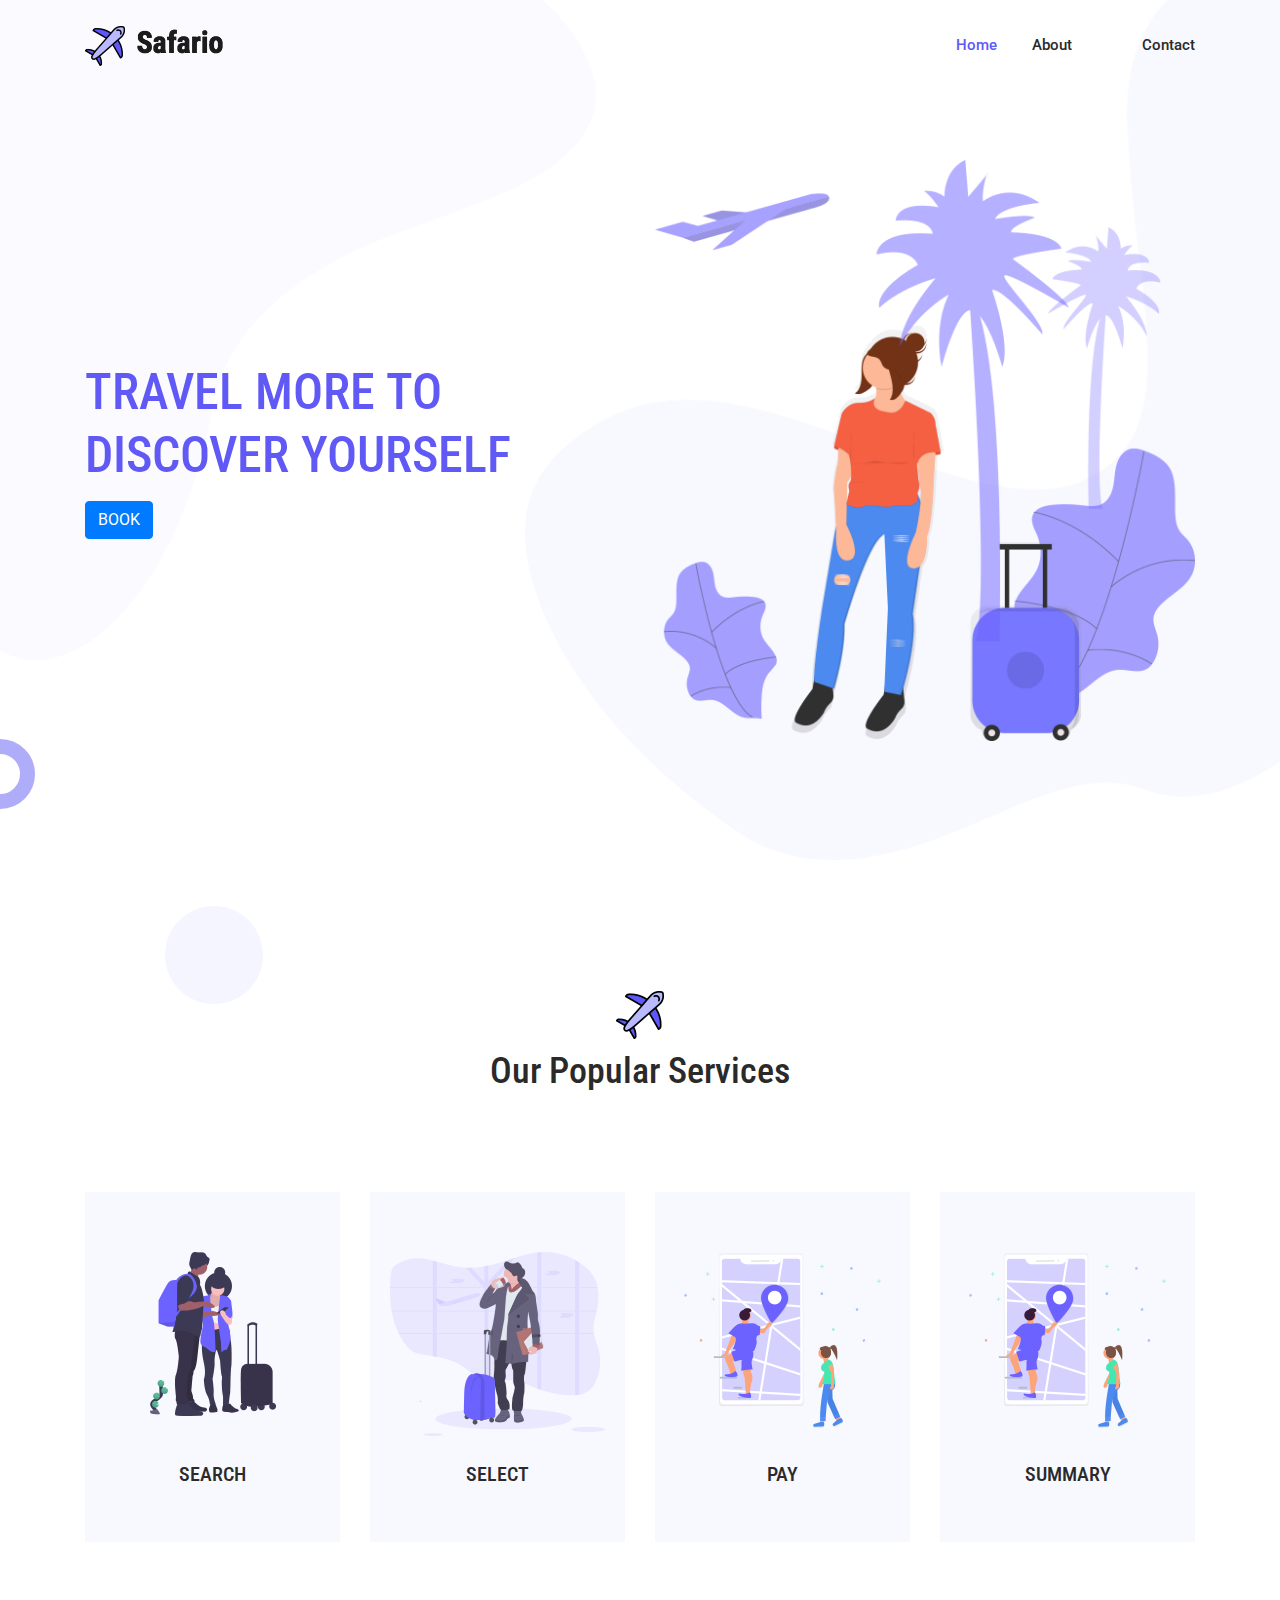
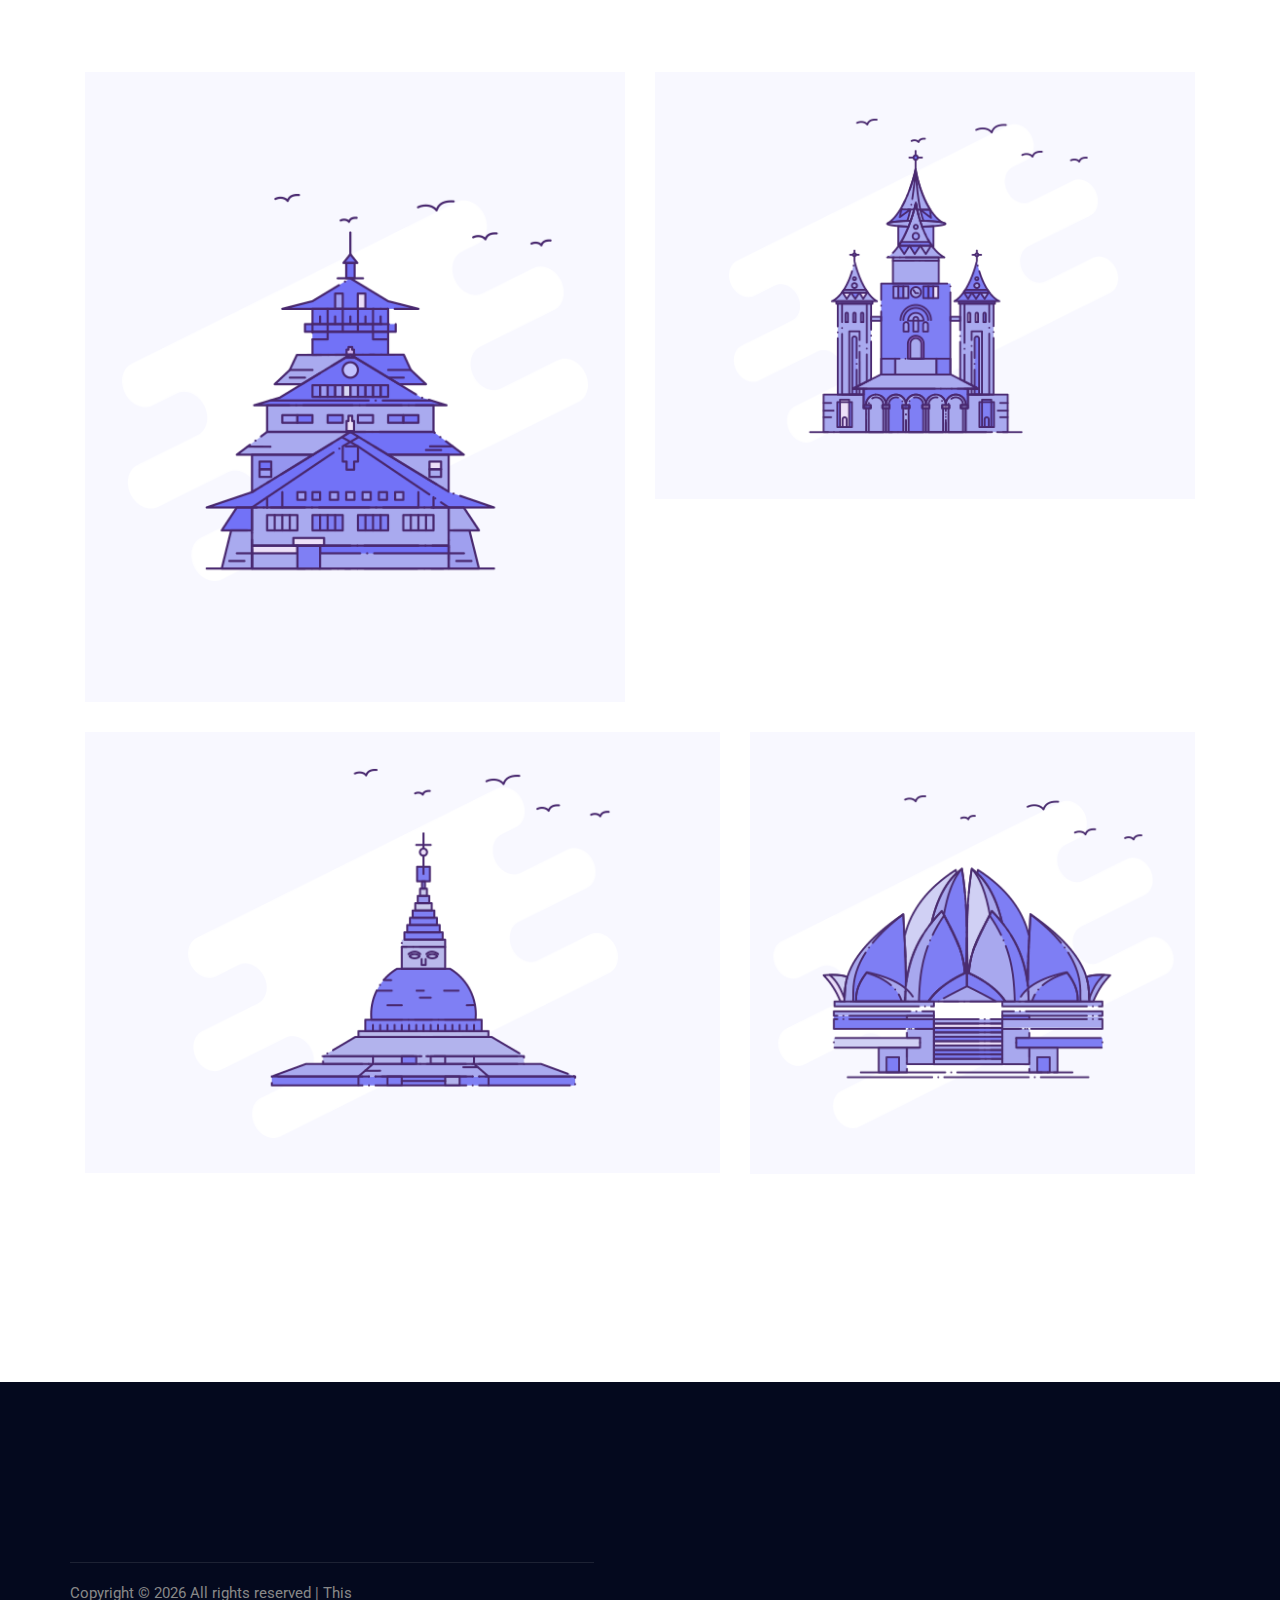
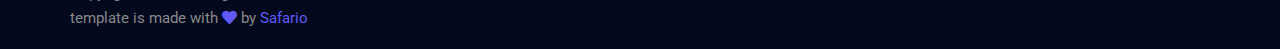
==== index.html @ 3489b92c "-" ====
<!DOCTYPE html>
<html lang="en">

<head>
    <meta charset="UTF-8">
    <meta name="viewport" content="width=device-width, initial-scale=1.0">
    <meta http-equiv="X-UA-Compatible" content="ie=edge">
    <title>Safario Travel - Home</title>
    <link rel="icon" href="img/Fevicon.png" type="image/png">

    <link rel="stylesheet" href="vendors/bootstrap/bootstrap.min.css">
    <link rel="stylesheet" href="vendors/fontawesome/css/all.min.css">
    <link rel="stylesheet" href="vendors/themify-icons/themify-icons.css">
    <link rel="stylesheet" href="vendors/linericon/style.css">
    <link rel="stylesheet" href="vendors/owl-carousel/owl.theme.default.min.css">
    <link rel="stylesheet" href="vendors/owl-carousel/owl.carousel.min.css">
    <link rel="stylesheet" href="vendors/flat-icon/font/flaticon.css">
    <link rel="stylesheet" href="vendors/nice-select/nice-select.css">

    <link rel="stylesheet" href="css/style.css">
</head>

<body class="bg-shape">

    <!--================ Header Menu Area start =================-->
    <header class="header_area">
        <div class="main_menu">
            <nav class="navbar navbar-expand-lg navbar-light">
                <div class="container box_1620">
                    <a class="navbar-brand logo_h" href="index.html"><img src="img/logo.png" alt=""></a>
                    <button class="navbar-toggler" type="button" data-toggle="collapse" data-target="#navbarSupportedContent" aria-controls="navbarSupportedContent" aria-expanded="false" aria-label="Toggle navigation">
            <span class="icon-bar"></span>
            <span class="icon-bar"></span>
            <span class="icon-bar"></span>
          </button>

                    <div class="collapse navbar-collapse offset" id="navbarSupportedContent">
                        <ul class="nav navbar-nav menu_nav justify-content-end">
                            <li class="nav-item active"><a class="nav-link" href="index.html">Home</a></li>
                            <li class="nav-item"><a class="nav-link" href="about.html">About</a></li>
                            <li class="nav-item submenu dropdown">
                                <li class="nav-item"><a class="nav-link" href="contact.html">Contact</a></li>
                        </ul>
                    </div>
                </div>
            </nav>
        </div>
    </header>
    <!--================Header Menu Area =================-->


    <!--================Hero Banner Area Start =================-->
    <section class="hero-banner magic-ball">
        <div class="container">

            <div class="row align-items-center text-center text-md-left">
                <div class="col-md-6 col-lg-5 mb-5 mb-md-0">
                    <h1>Travel More To Discover Yourself</h1>
                    <!-- Button trigger modal -->
                    <button type="button" class="btn btn-primary" data-toggle="modal" data-target="#staticBackdrop">
 BOOK
  </button>
                    <!-- Modal -->
                    <div class="modal fade" id="staticBackdrop" data-backdrop="static" data-keyboard="false" tabindex="-1" aria-labelledby="staticBackdropLabel" aria-hidden="true">
                        <div class="modal-dialog">
                            <div class="modal-content">
                                <div class="modal-header">
                                    <h5 class="modal-title" id="staticBackdropLabel">Book Flights</h5>
                                    <button type="button" class="close" data-dismiss="modal" aria-label="Close">
            <span aria-hidden="true">&times;</span>
          </button>
                                </div>
                                <div class="modal-body">
                                    <form>
                                        <div class="form-row">
                                            <div class="form-group col-md-6">
                                                <label for="inputtext4" class="text-dark">FROM:</label>
                                                <input type="text" class="form-control" id="inputtext4">
                                            </div>
                                            <div class="form-group col-md-6">
                                                <label for="inputtext4" class="text-dark">TO:</label>
                                                <input type="text" class="form-control" id="inputtext4">
                                            </div>
                                        </div>

                                        <div class="form-row">
                                            <div class="form-group col-md-6 ">
                                                <label for="inputtext4" class="text-dark">DEPART DATE:</label>
                                                <input type="text" class="form-control" id="inputtext4">
                                            </div>
                                            <div class="form-group col-md-6">
                                                <label for="inputtext4" class="text-dark">RETURN DATE:</label>
                                                <input type="text" class="form-control" id="inputtext4">
                                            </div>
                                        </div>
                                        <div class="form-row">
                                            <select class="custom-select custom-select-lg mb-3">
                                          <option selected>Trip</option>
                                          <option value="1">One-way</option>
                                          <option value="2">Round</option>
                                        </select>

                                            <select class="custom-select custom-select-lg mb-3">
                                          <option selected>Travellers</option>
                                          <option value="1">1</option>
                                          <option value="2">2</option>
                                          <option value="3">3</option>
                                          <option value="4">4</option>
                                          <option value="5">5</option>

                                        </select>
                                        </div>
                                    </form>
                                </div>
                                <div class="modal-footer">
                                    <button type="button" class="btn btn-secondary" data-dismiss="modal">Close</button>
                                    <button type="button" class="btn btn-primary"><a href="about.html" class="text-white">Book Now</a></button>
                                </div>
                            </div>
                        </div>
                    </div>

                </div>
                <div class="col-md-6 col-lg-7 col-xl-6 offset-xl-1">
                    <img class="img-fluid" src="img/home/hero-img.png" alt="">
                </div>
            </div>
        </div>
    </section>
    <!--================Hero Banner Area End =================-->


    <!--================Service Area Start =================-->
    <section class="section-margin generic-margin">
        <div class="container">
            <div class="section-intro text-center pb-90px">
                <img class="section-intro-img" src="img/home/section-icon.png" alt="">
                <h2>Our Popular Services</h2>
            </div>

            <div class="row">
                <div class="col-md-5 col-lg-3 mb-4 mb-lg-0">
                    <div class="service-card text-center">
                        <div class="service-card-img">
                            <img class="img-fluid" src="img/home/service1.png" alt="">
                        </div>
                        <div class="service-card-body">
                            <h3>SEARCH</h3>
                        </div>
                    </div>
                </div>
                <div class="col-md-5 col-lg-3 mb-4 mb-lg-0">
                    <div class="service-card text-center">
                        <div class="service-card-img">
                            <img class="img-fluid" src="img/home/service2.png" alt="">
                        </div>
                        <div class="service-card-body">
                            <h3>SELECT</h3>
                        </div>
                    </div>
                </div>
                <div class="col-md-5 col-lg-3 mb-4 mb-lg-0">
                    <div class="service-card text-center">
                        <div class="service-card-img">
                            <img class="img-fluid" src="img/home/service3.png" alt="">
                        </div>
                        <div class="service-card-body">
                            <h3>PAY</h3>
                        </div>
                    </div>
                </div>
                <div class="col-md-5 col-lg-3 mb-4 mb-lg-0">
                    <div class="service-card text-center">
                        <div class="service-card-img">
                            <img class="img-fluid" src="img/home/service3.png" alt="">
                        </div>
                        <div class="service-card-body">
                            <h3>SUMMARY</h3>
                        </div>
                    </div>
                </div>
            </div>
        </div>
    </section>
    <!--================Service Area End =================-->

    <!--================Tour section Start =================-->
    <section class="section-margin pb-xl-5">
        <div class="container">
            <div class="row">
                <div class="col-md-6">
                    <div class="tour-card">
                        <img class="card-img rounded-0" src="img/home/tour1.png" alt="">
                        <div class="tour-card-overlay">
                            <div class="media">
                                <div class="media-body">
                                    <h4>Saint Airlines</h4>
                                    <small>Exclusive offer</small>
                                </div>
                                <div class="media-price">
                                    <h4 class="text-primary">&#8358;80,000</h4>
                                </div>
                            </div>
                        </div>
                    </div>
                </div>

                <div class="col-md-6">


                    <div class="tour-card">
                        <img class="card-img rounded-0" src="img/home/tour2.png" alt="">
                        <div class="tour-card-overlay">
                            <div class="media">
                                <div class="media-body">
                                    <h4>Saint Airlines</h4>
                                    <small>Exclusive offer</small>
                                </div>
                                <div class="media-price">
                                    <h4 class="text-primary">&#8358;80,000</h4>
                                </div>
                            </div>
                        </div>
                    </div>
                </div>
            </div>

            <div class="row">
                <div class="col-md-6 col-lg-7">
                    <div class="tour-card">
                        <img class="card-img rounded-0" src="img/home/tour3.png" alt="">
                        <div class="tour-card-overlay">
                            <div class="media">
                                <div class="media-body">
                                    <h4>Saint Airlines</h4>
                                    <small>Exclusive offer</small>
                                </div>
                                <div class="media-price">
                                    <h4 class="text-primary">&#8358;80,000</h4>
                                </div>
                            </div>
                        </div>
                    </div>
                </div>
                <div class="col-md-6 col-lg-5">
                    <div class="tour-card">
                        <img class="card-img rounded-0" src="img/home/tour4.png" alt="">
                        <div class="tour-card-overlay">
                            <div class="media">
                                <div class="media-body">
                                    <h4>Saint Airlines</h4>
                                    <small>Exclusive offer</small>
                                </div>
                                <div class="media-price">
                                    <h4 class="text-primary">&#8358;80,000</h4>
                                </div>
                            </div>
                        </div>
                    </div>
                </div>
            </div>
        </div>
    </section>
    <!--================Tour section End =================-->


    <!-- ================ start footer Area ================= -->
    <footer class="footer-area">
        <div class="container">
            <div class="row">
                <div class="footer-bottom">
                    <div class="row align-items-center">
                        <p class="col-lg-8 col-sm-12 footer-text m-0 text-center text-lg-left">
                            <!-- Link back to Colorlib can't be removed. Template is licensed under CC BY 3.0. -->
                            Copyright &copy;
                            <script>
                                document.write(new Date().getFullYear());
                            </script> All rights reserved | This template is made with <i class="fa fa-heart" aria-hidden="true"></i> by <a href="https://colorlib.com" target="_blank">Safario</a>
                            <!-- Link back to Colorlib can't be removed. Template is licensed under CC BY 3.0. -->
                        </p>
                    </div>
                </div>
            </div>
    </footer>
    <!-- ================ End footer Area ================= -->




    <script src="vendors/jquery/jquery-3.2.1.min.js"></script>
    <script src="vendors/bootstrap/bootstrap.bundle.min.js"></script>
    <script src="vendors/owl-carousel/owl.carousel.min.js"></script>
    <script src="vendors/nice-select/jquery.nice-select.min.js"></script>
    <script src="js/jquery.ajaxchimp.min.js"></script>
    <script src="js/mail-script.js"></script>
    <script src="js/skrollr.min.js"></script>
    <script src="js/main.js"></script>
</body>

</html>

</html>
---- vendors/fontawesome/css/all.min.css ----
.fa,.fab,.fal,.far,.fas{-moz-osx-font-smoothing:grayscale;-webkit-font-smoothing:antialiased;display:inline-block;font-style:normal;font-variant:normal;text-rendering:auto;line-height:1}.fa-lg{font-size:1.33333em;line-height:.75em;vertical-align:-.0667em}.fa-xs{font-size:.75em}.fa-sm{font-size:.875em}.fa-1x{font-size:1em}.fa-2x{font-size:2em}.fa-3x{font-size:3em}.fa-4x{font-size:4em}.fa-5x{font-size:5em}.fa-6x{font-size:6em}.fa-7x{font-size:7em}.fa-8x{font-size:8em}.fa-9x{font-size:9em}.fa-10x{font-size:10em}.fa-fw{text-align:center;width:1.25em}.fa-ul{list-style-type:none;margin-left:2.5em;padding-left:0}.fa-ul>li{position:relative}.fa-li{left:-2em;position:absolute;text-align:center;width:2em;line-height:inherit}.fa-border{border:.08em solid #eee;border-radius:.1em;padding:.2em .25em .15em}.fa-pull-left{float:left}.fa-pull-right{float:right}.fa.fa-pull-left,.fab.fa-pull-left,.fal.fa-pull-left,.far.fa-pull-left,.fas.fa-pull-left{margin-right:.3em}.fa.fa-pull-right,.fab.fa-pull-right,.fal.fa-pull-right,.far.fa-pull-right,.fas.fa-pull-right{margin-left:.3em}.fa-spin{animation:fa-spin 2s infinite linear}.fa-pulse{animation:fa-spin 1s infinite steps(8)}@keyframes fa-spin{0%{transform:rotate(0deg)}to{transform:rotate(1turn)}}.fa-rotate-90{-ms-filter:"progid:DXImageTransform.Microsoft.BasicImage(rotation=1)";transform:rotate(90deg)}.fa-rotate-180{-ms-filter:"progid:DXImageTransform.Microsoft.BasicImage(rotation=2)";transform:rotate(180deg)}.fa-rotate-270{-ms-filter:"progid:DXImageTransform.Microsoft.BasicImage(rotation=3)";transform:rotate(270deg)}.fa-flip-horizontal{-ms-filter:"progid:DXImageTransform.Microsoft.BasicImage(rotation=0, mirror=1)";transform:scaleX(-1)}.fa-flip-vertical{transform:scaleY(-1)}.fa-flip-horizontal.fa-flip-vertical,.fa-flip-vertical{-ms-filter:"progid:DXImageTransform.Microsoft.BasicImage(rotation=2, mirror=1)"}.fa-flip-horizontal.fa-flip-vertical{transform:scale(-1)}:root .fa-flip-horizontal,:root .fa-flip-vertical,:root .fa-rotate-90,:root .fa-rotate-180,:root .fa-rotate-270{filter:none}.fa-stack{display:inline-block;height:2em;line-height:2em;position:relative;vertical-align:middle;width:2.5em}.fa-stack-1x,.fa-stack-2x{left:0;position:absolute;text-align:center;width:100%}.fa-stack-1x{line-height:inherit}.fa-stack-2x{font-size:2em}.fa-inverse{color:#fff}.fa-500px:before{content:"\f26e"}.fa-accessible-icon:before{content:"\f368"}.fa-accusoft:before{content:"\f369"}.fa-acquisitions-incorporated:before{content:"\f6af"}.fa-ad:before{content:"\f641"}.fa-address-book:before{content:"\f2b9"}.fa-address-card:before{content:"\f2bb"}.fa-adjust:before{content:"\f042"}.fa-adn:before{content:"\f170"}.fa-adobe:before{content:"\f778"}.fa-adversal:before{content:"\f36a"}.fa-affiliatetheme:before{content:"\f36b"}.fa-air-freshener:before{content:"\f5d0"}.fa-algolia:before{content:"\f36c"}.fa-align-center:before{content:"\f037"}.fa-align-justify:before{content:"\f039"}.fa-align-left:before{content:"\f036"}.fa-align-right:before{content:"\f038"}.fa-alipay:before{content:"\f642"}.fa-allergies:before{content:"\f461"}.fa-amazon:before{content:"\f270"}.fa-amazon-pay:before{content:"\f42c"}.fa-ambulance:before{content:"\f0f9"}.fa-american-sign-language-interpreting:before{content:"\f2a3"}.fa-amilia:before{content:"\f36d"}.fa-anchor:before{content:"\f13d"}.fa-android:before{content:"\f17b"}.fa-angellist:before{content:"\f209"}.fa-angle-double-down:before{content:"\f103"}.fa-angle-double-left:before{content:"\f100"}.fa-angle-double-right:before{content:"\f101"}.fa-angle-double-up:before{content:"\f102"}.fa-angle-down:before{content:"\f107"}.fa-angle-left:before{content:"\f104"}.fa-angle-right:before{content:"\f105"}.fa-angle-up:before{content:"\f106"}.fa-angry:before{content:"\f556"}.fa-angrycreative:before{content:"\f36e"}.fa-angular:before{content:"\f420"}.fa-ankh:before{content:"\f644"}.fa-app-store:before{content:"\f36f"}.fa-app-store-ios:before{content:"\f370"}.fa-apper:before{content:"\f371"}.fa-apple:before{content:"\f179"}.fa-apple-alt:before{content:"\f5d1"}.fa-apple-pay:before{content:"\f415"}.fa-archive:before{content:"\f187"}.fa-archway:before{content:"\f557"}.fa-arrow-alt-circle-down:before{content:"\f358"}.fa-arrow-alt-circle-left:before{content:"\f359"}.fa-arrow-alt-circle-right:before{content:"\f35a"}.fa-arrow-alt-circle-up:before{content:"\f35b"}.fa-arrow-circle-down:before{content:"\f0ab"}.fa-arrow-circle-left:before{content:"\f0a8"}.fa-arrow-circle-right:before{content:"\f0a9"}.fa-arrow-circle-up:before{content:"\f0aa"}.fa-arrow-down:before{content:"\f063"}.fa-arrow-left:before{content:"\f060"}.fa-arrow-right:before{content:"\f061"}.fa-arrow-up:before{content:"\f062"}.fa-arrows-alt:before{content:"\f0b2"}.fa-arrows-alt-h:before{content:"\f337"}.fa-arrows-alt-v:before{content:"\f338"}.fa-artstation:before{content:"\f77a"}.fa-assistive-listening-systems:before{content:"\f2a2"}.fa-asterisk:before{content:"\f069"}.fa-asymmetrik:before{content:"\f372"}.fa-at:before{content:"\f1fa"}.fa-atlas:before{content:"\f558"}.fa-atlassian:before{content:"\f77b"}.fa-atom:before{content:"\f5d2"}.fa-audible:before{content:"\f373"}.fa-audio-description:before{content:"\f29e"}.fa-autoprefixer:before{content:"\f41c"}.fa-avianex:before{content:"\f374"}.fa-aviato:before{content:"\f421"}.fa-award:before{content:"\f559"}.fa-aws:before{content:"\f375"}.fa-baby:before{content:"\f77c"}.fa-baby-carriage:before{content:"\f77d"}.fa-backspace:before{content:"\f55a"}.fa-backward:before{content:"\f04a"}.fa-balance-scale:before{content:"\f24e"}.fa-ban:before{content:"\f05e"}.fa-band-aid:before{content:"\f462"}.fa-bandcamp:before{content:"\f2d5"}.fa-barcode:before{content:"\f02a"}.fa-bars:before{content:"\f0c9"}.fa-baseball-ball:before{content:"\f433"}.fa-basketball-ball:before{content:"\f434"}.fa-bath:before{content:"\f2cd"}.fa-battery-empty:before{content:"\f244"}.fa-battery-full:before{content:"\f240"}.fa-battery-half:before{content:"\f242"}.fa-battery-quarter:before{content:"\f243"}.fa-battery-three-quarters:before{content:"\f241"}.fa-bed:before{content:"\f236"}.fa-beer:before{content:"\f0fc"}.fa-behance:before{content:"\f1b4"}.fa-behance-square:before{content:"\f1b5"}.fa-bell:before{content:"\f0f3"}.fa-bell-slash:before{content:"\f1f6"}.fa-bezier-curve:before{content:"\f55b"}.fa-bible:before{content:"\f647"}.fa-bicycle:before{content:"\f206"}.fa-bimobject:before{content:"\f378"}.fa-binoculars:before{content:"\f1e5"}.fa-biohazard:before{content:"\f780"}.fa-birthday-cake:before{content:"\f1fd"}.fa-bitbucket:before{content:"\f171"}.fa-bitcoin:before{content:"\f379"}.fa-bity:before{content:"\f37a"}.fa-black-tie:before{content:"\f27e"}.fa-blackberry:before{content:"\f37b"}.fa-blender:before{content:"\f517"}.fa-blender-phone:before{content:"\f6b6"}.fa-blind:before{content:"\f29d"}.fa-blog:before{content:"\f781"}.fa-blogger:before{content:"\f37c"}.fa-blogger-b:before{content:"\f37d"}.fa-bluetooth:before{content:"\f293"}.fa-bluetooth-b:before{content:"\f294"}.fa-bold:before{content:"\f032"}.fa-bolt:before{content:"\f0e7"}.fa-bomb:before{content:"\f1e2"}.fa-bone:before{content:"\f5d7"}.fa-bong:before{content:"\f55c"}.fa-book:before{content:"\f02d"}.fa-book-dead:before{content:"\f6b7"}.fa-book-open:before{content:"\f518"}.fa-book-reader:before{content:"\f5da"}.fa-bookmark:before{content:"\f02e"}.fa-bowling-ball:before{content:"\f436"}.fa-box:before{content:"\f466"}.fa-box-open:before{content:"\f49e"}.fa-boxes:before{content:"\f468"}.fa-braille:before{content:"\f2a1"}.fa-brain:before{content:"\f5dc"}.fa-briefcase:before{content:"\f0b1"}.fa-briefcase-medical:before{content:"\f469"}.fa-broadcast-tower:before{content:"\f519"}.fa-broom:before{content:"\f51a"}.fa-brush:before{content:"\f55d"}.fa-btc:before{content:"\f15a"}.fa-bug:before{content:"\f188"}.fa-building:before{content:"\f1ad"}.fa-bullhorn:before{content:"\f0a1"}.fa-bullseye:before{content:"\f140"}.fa-burn:before{content:"\f46a"}.fa-buromobelexperte:before{content:"\f37f"}.fa-bus:before{content:"\f207"}.fa-bus-alt:before{content:"\f55e"}.fa-business-time:before{content:"\f64a"}.fa-buysellads:before{content:"\f20d"}.fa-calculator:before{content:"\f1ec"}.fa-calendar:before{content:"\f133"}.fa-calendar-alt:before{content:"\f073"}.fa-calendar-check:before{content:"\f274"}.fa-calendar-day:before{content:"\f783"}.fa-calendar-minus:before{content:"\f272"}.fa-calendar-plus:before{content:"\f271"}.fa-calendar-times:before{content:"\f273"}.fa-calendar-week:before{content:"\f784"}.fa-camera:before{content:"\f030"}.fa-camera-retro:before{content:"\f083"}.fa-campground:before{content:"\f6bb"}.fa-canadian-maple-leaf:before{content:"\f785"}.fa-candy-cane:before{content:"\f786"}.fa-cannabis:before{content:"\f55f"}.fa-capsules:before{content:"\f46b"}.fa-car:before{content:"\f1b9"}.fa-car-alt:before{content:"\f5de"}.fa-car-battery:before{content:"\f5df"}.fa-car-crash:before{content:"\f5e1"}.fa-car-side:before{content:"\f5e4"}.fa-caret-down:before{content:"\f0d7"}.fa-caret-left:before{content:"\f0d9"}.fa-caret-right:before{content:"\f0da"}.fa-caret-square-down:before{content:"\f150"}.fa-caret-square-left:before{content:"\f191"}.fa-caret-square-right:before{content:"\f152"}.fa-caret-square-up:before{content:"\f151"}.fa-caret-up:before{content:"\f0d8"}.fa-carrot:before{content:"\f787"}.fa-cart-arrow-down:before{content:"\f218"}.fa-cart-plus:before{content:"\f217"}.fa-cash-register:before{content:"\f788"}.fa-cat:before{content:"\f6be"}.fa-cc-amazon-pay:before{content:"\f42d"}.fa-cc-amex:before{content:"\f1f3"}.fa-cc-apple-pay:before{content:"\f416"}.fa-cc-diners-club:before{content:"\f24c"}.fa-cc-discover:before{content:"\f1f2"}.fa-cc-jcb:before{content:"\f24b"}.fa-cc-mastercard:before{content:"\f1f1"}.fa-cc-paypal:before{content:"\f1f4"}.fa-cc-stripe:before{content:"\f1f5"}.fa-cc-visa:before{content:"\f1f0"}.fa-centercode:before{content:"\f380"}.fa-centos:before{content:"\f789"}.fa-certificate:before{content:"\f0a3"}.fa-chair:before{content:"\f6c0"}.fa-chalkboard:before{content:"\f51b"}.fa-chalkboard-teacher:before{content:"\f51c"}.fa-charging-station:before{content:"\f5e7"}.fa-chart-area:before{content:"\f1fe"}.fa-chart-bar:before{content:"\f080"}.fa-chart-line:before{content:"\f201"}.fa-chart-pie:before{content:"\f200"}.fa-check:before{content:"\f00c"}.fa-check-circle:before{content:"\f058"}.fa-check-double:before{content:"\f560"}.fa-check-square:before{content:"\f14a"}.fa-chess:before{content:"\f439"}.fa-chess-bishop:before{content:"\f43a"}.fa-chess-board:before{content:"\f43c"}.fa-chess-king:before{content:"\f43f"}.fa-chess-knight:before{content:"\f441"}.fa-chess-pawn:before{content:"\f443"}.fa-chess-queen:before{content:"\f445"}.fa-chess-rook:before{content:"\f447"}.fa-chevron-circle-down:before{content:"\f13a"}.fa-chevron-circle-left:before{content:"\f137"}.fa-chevron-circle-right:before{content:"\f138"}.fa-chevron-circle-up:before{content:"\f139"}.fa-chevron-down:before{content:"\f078"}.fa-chevron-left:before{content:"\f053"}.fa-chevron-right:before{content:"\f054"}.fa-chevron-up:before{content:"\f077"}.fa-child:before{content:"\f1ae"}.fa-chrome:before{content:"\f268"}.fa-church:before{content:"\f51d"}.fa-circle:before{content:"\f111"}.fa-circle-notch:before{content:"\f1ce"}.fa-city:before{content:"\f64f"}.fa-clipboard:before{content:"\f328"}.fa-clipboard-check:before{content:"\f46c"}.fa-clipboard-list:before{content:"\f46d"}.fa-clock:before{content:"\f017"}.fa-clone:before{content:"\f24d"}.fa-closed-captioning:before{content:"\f20a"}.fa-cloud:before{content:"\f0c2"}.fa-cloud-download-alt:before{content:"\f381"}.fa-cloud-meatball:before{content:"\f73b"}.fa-cloud-moon:before{content:"\f6c3"}.fa-cloud-moon-rain:before{content:"\f73c"}.fa-cloud-rain:before{content:"\f73d"}.fa-cloud-showers-heavy:before{content:"\f740"}.fa-cloud-sun:before{content:"\f6c4"}.fa-cloud-sun-rain:before{content:"\f743"}.fa-cloud-upload-alt:before{content:"\f382"}.fa-cloudscale:before{content:"\f383"}.fa-cloudsmith:before{content:"\f384"}.fa-cloudversify:before{content:"\f385"}.fa-cocktail:before{content:"\f561"}.fa-code:before{content:"\f121"}.fa-code-branch:before{content:"\f126"}.fa-codepen:before{content:"\f1cb"}.fa-codiepie:before{content:"\f284"}.fa-coffee:before{content:"\f0f4"}.fa-cog:before{content:"\f013"}.fa-cogs:before{content:"\f085"}.fa-coins:before{content:"\f51e"}.fa-columns:before{content:"\f0db"}.fa-comment:before{content:"\f075"}.fa-comment-alt:before{content:"\f27a"}.fa-comment-dollar:before{content:"\f651"}.fa-comment-dots:before{content:"\f4ad"}.fa-comment-slash:before{content:"\f4b3"}.fa-comments:before{content:"\f086"}.fa-comments-dollar:before{content:"\f653"}.fa-compact-disc:before{content:"\f51f"}.fa-compass:before{content:"\f14e"}.fa-compress:before{content:"\f066"}.fa-compress-arrows-alt:before{content:"\f78c"}.fa-concierge-bell:before{content:"\f562"}.fa-confluence:before{content:"\f78d"}.fa-connectdevelop:before{content:"\f20e"}.fa-contao:before{content:"\f26d"}.fa-cookie:before{content:"\f563"}.fa-cookie-bite:before{content:"\f564"}.fa-copy:before{content:"\f0c5"}.fa-copyright:before{content:"\f1f9"}.fa-couch:before{content:"\f4b8"}.fa-cpanel:before{content:"\f388"}.fa-creative-commons:before{content:"\f25e"}.fa-creative-commons-by:before{content:"\f4e7"}.fa-creative-commons-nc:before{content:"\f4e8"}.fa-creative-commons-nc-eu:before{content:"\f4e9"}.fa-creative-commons-nc-jp:before{content:"\f4ea"}.fa-creative-commons-nd:before{content:"\f4eb"}.fa-creative-commons-pd:before{content:"\f4ec"}.fa-creative-commons-pd-alt:before{content:"\f4ed"}.fa-creative-commons-remix:before{content:"\f4ee"}.fa-creative-commons-sa:before{content:"\f4ef"}.fa-creative-commons-sampling:before{content:"\f4f0"}.fa-creative-commons-sampling-plus:before{content:"\f4f1"}.fa-creative-commons-share:before{content:"\f4f2"}.fa-creative-commons-zero:before{content:"\f4f3"}.fa-credit-card:before{content:"\f09d"}.fa-critical-role:before{content:"\f6c9"}.fa-crop:before{content:"\f125"}.fa-crop-alt:before{content:"\f565"}.fa-cross:before{content:"\f654"}.fa-crosshairs:before{content:"\f05b"}.fa-crow:before{content:"\f520"}.fa-crown:before{content:"\f521"}.fa-css3:before{content:"\f13c"}.fa-css3-alt:before{content:"\f38b"}.fa-cube:before{content:"\f1b2"}.fa-cubes:before{content:"\f1b3"}.fa-cut:before{content:"\f0c4"}.fa-cuttlefish:before{content:"\f38c"}.fa-d-and-d:before{content:"\f38d"}.fa-d-and-d-beyond:before{content:"\f6ca"}.fa-dashcube:before{content:"\f210"}.fa-database:before{content:"\f1c0"}.fa-deaf:before{content:"\f2a4"}.fa-delicious:before{content:"\f1a5"}.fa-democrat:before{content:"\f747"}.fa-deploydog:before{content:"\f38e"}.fa-deskpro:before{content:"\f38f"}.fa-desktop:before{content:"\f108"}.fa-dev:before{content:"\f6cc"}.fa-deviantart:before{content:"\f1bd"}.fa-dharmachakra:before{content:"\f655"}.fa-dhl:before{content:"\f790"}.fa-diagnoses:before{content:"\f470"}.fa-diaspora:before{content:"\f791"}.fa-dice:before{content:"\f522"}.fa-dice-d20:before{content:"\f6cf"}.fa-dice-d6:before{content:"\f6d1"}.fa-dice-five:before{content:"\f523"}.fa-dice-four:before{content:"\f524"}.fa-dice-one:before{content:"\f525"}.fa-dice-six:before{content:"\f526"}.fa-dice-three:before{content:"\f527"}.fa-dice-two:before{content:"\f528"}.fa-digg:before{content:"\f1a6"}.fa-digital-ocean:before{content:"\f391"}.fa-digital-tachograph:before{content:"\f566"}.fa-directions:before{content:"\f5eb"}.fa-discord:before{content:"\f392"}.fa-discourse:before{content:"\f393"}.fa-divide:before{content:"\f529"}.fa-dizzy:before{content:"\f567"}.fa-dna:before{content:"\f471"}.fa-dochub:before{content:"\f394"}.fa-docker:before{content:"\f395"}.fa-dog:before{content:"\f6d3"}.fa-dollar-sign:before{content:"\f155"}.fa-dolly:before{content:"\f472"}.fa-dolly-flatbed:before{content:"\f474"}.fa-donate:before{content:"\f4b9"}.fa-door-closed:before{content:"\f52a"}.fa-door-open:before{content:"\f52b"}.fa-dot-circle:before{content:"\f192"}.fa-dove:before{content:"\f4ba"}.fa-download:before{content:"\f019"}.fa-draft2digital:before{content:"\f396"}.fa-drafting-compass:before{content:"\f568"}.fa-dragon:before{content:"\f6d5"}.fa-draw-polygon:before{content:"\f5ee"}.fa-dribbble:before{content:"\f17d"}.fa-dribbble-square:before{content:"\f397"}.fa-dropbox:before{content:"\f16b"}.fa-drum:before{content:"\f569"}.fa-drum-steelpan:before{content:"\f56a"}.fa-drumstick-bite:before{content:"\f6d7"}.fa-drupal:before{content:"\f1a9"}.fa-dumbbell:before{content:"\f44b"}.fa-dumpster:before{content:"\f793"}.fa-dumpster-fire:before{content:"\f794"}.fa-dungeon:before{content:"\f6d9"}.fa-dyalog:before{content:"\f399"}.fa-earlybirds:before{content:"\f39a"}.fa-ebay:before{content:"\f4f4"}.fa-edge:before{content:"\f282"}.fa-edit:before{content:"\f044"}.fa-eject:before{content:"\f052"}.fa-elementor:before{content:"\f430"}.fa-ellipsis-h:before{content:"\f141"}.fa-ellipsis-v:before{content:"\f142"}.fa-ello:before{content:"\f5f1"}.fa-ember:before{content:"\f423"}.fa-empire:before{content:"\f1d1"}.fa-envelope:before{content:"\f0e0"}.fa-envelope-open:before{content:"\f2b6"}.fa-envelope-open-text:before{content:"\f658"}.fa-envelope-square:before{content:"\f199"}.fa-envira:before{content:"\f299"}.fa-equals:before{content:"\f52c"}.fa-eraser:before{content:"\f12d"}.fa-erlang:before{content:"\f39d"}.fa-ethereum:before{content:"\f42e"}.fa-ethernet:before{content:"\f796"}.fa-etsy:before{content:"\f2d7"}.fa-euro-sign:before{content:"\f153"}.fa-exchange-alt:before{content:"\f362"}.fa-exclamation:before{content:"\f12a"}.fa-exclamation-circle:before{content:"\f06a"}.fa-exclamation-triangle:before{content:"\f071"}.fa-expand:before{content:"\f065"}.fa-expand-arrows-alt:before{content:"\f31e"}.fa-expeditedssl:before{content:"\f23e"}.fa-external-link-alt:before{content:"\f35d"}.fa-external-link-square-alt:before{content:"\f360"}.fa-eye:before{content:"\f06e"}.fa-eye-dropper:before{content:"\f1fb"}.fa-eye-slash:before{content:"\f070"}.fa-facebook:before{content:"\f09a"}.fa-facebook-f:before{content:"\f39e"}.fa-facebook-messenger:before{content:"\f39f"}.fa-facebook-square:before{content:"\f082"}.fa-fantasy-flight-games:before{content:"\f6dc"}.fa-fast-backward:before{content:"\f049"}.fa-fast-forward:before{content:"\f050"}.fa-fax:before{content:"\f1ac"}.fa-feather:before{content:"\f52d"}.fa-feather-alt:before{content:"\f56b"}.fa-fedex:before{content:"\f797"}.fa-fedora:before{content:"\f798"}.fa-female:before{content:"\f182"}.fa-fighter-jet:before{content:"\f0fb"}.fa-figma:before{content:"\f799"}.fa-file:before{content:"\f15b"}.fa-file-alt:before{content:"\f15c"}.fa-file-archive:before{content:"\f1c6"}.fa-file-audio:before{content:"\f1c7"}.fa-file-code:before{content:"\f1c9"}.fa-file-contract:before{content:"\f56c"}.fa-file-csv:before{content:"\f6dd"}.fa-file-download:before{content:"\f56d"}.fa-file-excel:before{content:"\f1c3"}.fa-file-export:before{content:"\f56e"}.fa-file-image:before{content:"\f1c5"}.fa-file-import:before{content:"\f56f"}.fa-file-invoice:before{content:"\f570"}.fa-file-invoice-dollar:before{content:"\f571"}.fa-file-medical:before{content:"\f477"}.fa-file-medical-alt:before{content:"\f478"}.fa-file-pdf:before{content:"\f1c1"}.fa-file-powerpoint:before{content:"\f1c4"}.fa-file-prescription:before{content:"\f572"}.fa-file-signature:before{content:"\f573"}.fa-file-upload:before{content:"\f574"}.fa-file-video:before{content:"\f1c8"}.fa-file-word:before{content:"\f1c2"}.fa-fill:before{content:"\f575"}.fa-fill-drip:before{content:"\f576"}.fa-film:before{content:"\f008"}.fa-filter:before{content:"\f0b0"}.fa-fingerprint:before{content:"\f577"}.fa-fire:before{content:"\f06d"}.fa-fire-alt:before{content:"\f7e4"}.fa-fire-extinguisher:before{content:"\f134"}.fa-firefox:before{content:"\f269"}.fa-first-aid:before{content:"\f479"}.fa-first-order:before{content:"\f2b0"}.fa-first-order-alt:before{content:"\f50a"}.fa-firstdraft:before{content:"\f3a1"}.fa-fish:before{content:"\f578"}.fa-fist-raised:before{content:"\f6de"}.fa-flag:before{content:"\f024"}.fa-flag-checkered:before{content:"\f11e"}.fa-flag-usa:before{content:"\f74d"}.fa-flask:before{content:"\f0c3"}.fa-flickr:before{content:"\f16e"}.fa-flipboard:before{content:"\f44d"}.fa-flushed:before{content:"\f579"}.fa-fly:before{content:"\f417"}.fa-folder:before{content:"\f07b"}.fa-folder-minus:before{content:"\f65d"}.fa-folder-open:before{content:"\f07c"}.fa-folder-plus:before{content:"\f65e"}.fa-font:before{content:"\f031"}.fa-font-awesome:before{content:"\f2b4"}.fa-font-awesome-alt:before{content:"\f35c"}.fa-font-awesome-flag:before{content:"\f425"}.fa-font-awesome-logo-full:before{content:"\f4e6"}.fa-fonticons:before{content:"\f280"}.fa-fonticons-fi:before{content:"\f3a2"}.fa-football-ball:before{content:"\f44e"}.fa-fort-awesome:before{content:"\f286"}.fa-fort-awesome-alt:before{content:"\f3a3"}.fa-forumbee:before{content:"\f211"}.fa-forward:before{content:"\f04e"}.fa-foursquare:before{content:"\f180"}.fa-free-code-camp:before{content:"\f2c5"}.fa-freebsd:before{content:"\f3a4"}.fa-frog:before{content:"\f52e"}.fa-frown:before{content:"\f119"}.fa-frown-open:before{content:"\f57a"}.fa-fulcrum:before{content:"\f50b"}.fa-funnel-dollar:before{content:"\f662"}.fa-futbol:before{content:"\f1e3"}.fa-galactic-republic:before{content:"\f50c"}.fa-galactic-senate:before{content:"\f50d"}.fa-gamepad:before{content:"\f11b"}.fa-gas-pump:before{content:"\f52f"}.fa-gavel:before{content:"\f0e3"}.fa-gem:before{content:"\f3a5"}.fa-genderless:before{content:"\f22d"}.fa-get-pocket:before{content:"\f265"}.fa-gg:before{content:"\f260"}.fa-gg-circle:before{content:"\f261"}.fa-ghost:before{content:"\f6e2"}.fa-gift:before{content:"\f06b"}.fa-gifts:before{content:"\f79c"}.fa-git:before{content:"\f1d3"}.fa-git-square:before{content:"\f1d2"}.fa-github:before{content:"\f09b"}.fa-github-alt:before{content:"\f113"}.fa-github-square:before{content:"\f092"}.fa-gitkraken:before{content:"\f3a6"}.fa-gitlab:before{content:"\f296"}.fa-gitter:before{content:"\f426"}.fa-glass-cheers:before{content:"\f79f"}.fa-glass-martini:before{content:"\f000"}.fa-glass-martini-alt:before{content:"\f57b"}.fa-glass-whiskey:before{content:"\f7a0"}.fa-glasses:before{content:"\f530"}.fa-glide:before{content:"\f2a5"}.fa-glide-g:before{content:"\f2a6"}.fa-globe:before{content:"\f0ac"}.fa-globe-africa:before{content:"\f57c"}.fa-globe-americas:before{content:"\f57d"}.fa-globe-asia:before{content:"\f57e"}.fa-globe-europe:before{content:"\f7a2"}.fa-gofore:before{content:"\f3a7"}.fa-golf-ball:before{content:"\f450"}.fa-goodreads:before{content:"\f3a8"}.fa-goodreads-g:before{content:"\f3a9"}.fa-google:before{content:"\f1a0"}.fa-google-drive:before{content:"\f3aa"}.fa-google-play:before{content:"\f3ab"}.fa-google-plus:before{content:"\f2b3"}.fa-google-plus-g:before{content:"\f0d5"}.fa-google-plus-square:before{content:"\f0d4"}.fa-google-wallet:before{content:"\f1ee"}.fa-gopuram:before{content:"\f664"}.fa-graduation-cap:before{content:"\f19d"}.fa-gratipay:before{content:"\f184"}.fa-grav:before{content:"\f2d6"}.fa-greater-than:before{content:"\f531"}.fa-greater-than-equal:before{content:"\f532"}.fa-grimace:before{content:"\f57f"}.fa-grin:before{content:"\f580"}.fa-grin-alt:before{content:"\f581"}.fa-grin-beam:before{content:"\f582"}.fa-grin-beam-sweat:before{content:"\f583"}.fa-grin-hearts:before{content:"\f584"}.fa-grin-squint:before{content:"\f585"}.fa-grin-squint-tears:before{content:"\f586"}.fa-grin-stars:before{content:"\f587"}.fa-grin-tears:before{content:"\f588"}.fa-grin-tongue:before{content:"\f589"}.fa-grin-tongue-squint:before{content:"\f58a"}.fa-grin-tongue-wink:before{content:"\f58b"}.fa-grin-wink:before{content:"\f58c"}.fa-grip-horizontal:before{content:"\f58d"}.fa-grip-lines:before{content:"\f7a4"}.fa-grip-lines-vertical:before{content:"\f7a5"}.fa-grip-vertical:before{content:"\f58e"}.fa-gripfire:before{content:"\f3ac"}.fa-grunt:before{content:"\f3ad"}.fa-guitar:before{content:"\f7a6"}.fa-gulp:before{content:"\f3ae"}.fa-h-square:before{content:"\f0fd"}.fa-hacker-news:before{content:"\f1d4"}.fa-hacker-news-square:before{content:"\f3af"}.fa-hackerrank:before{content:"\f5f7"}.fa-hammer:before{content:"\f6e3"}.fa-hamsa:before{content:"\f665"}.fa-hand-holding:before{content:"\f4bd"}.fa-hand-holding-heart:before{content:"\f4be"}.fa-hand-holding-usd:before{content:"\f4c0"}.fa-hand-lizard:before{content:"\f258"}.fa-hand-paper:before{content:"\f256"}.fa-hand-peace:before{content:"\f25b"}.fa-hand-point-down:before{content:"\f0a7"}.fa-hand-point-left:before{content:"\f0a5"}.fa-hand-point-right:before{content:"\f0a4"}.fa-hand-point-up:before{content:"\f0a6"}.fa-hand-pointer:before{content:"\f25a"}.fa-hand-rock:before{content:"\f255"}.fa-hand-scissors:before{content:"\f257"}.fa-hand-spock:before{content:"\f259"}.fa-hands:before{content:"\f4c2"}.fa-hands-helping:before{content:"\f4c4"}.fa-handshake:before{content:"\f2b5"}.fa-hanukiah:before{content:"\f6e6"}.fa-hashtag:before{content:"\f292"}.fa-hat-wizard:before{content:"\f6e8"}.fa-haykal:before{content:"\f666"}.fa-hdd:before{content:"\f0a0"}.fa-heading:before{content:"\f1dc"}.fa-headphones:before{content:"\f025"}.fa-headphones-alt:before{content:"\f58f"}.fa-headset:before{content:"\f590"}.fa-heart:before{content:"\f004"}.fa-heart-broken:before{content:"\f7a9"}.fa-heartbeat:before{content:"\f21e"}.fa-helicopter:before{content:"\f533"}.fa-highlighter:before{content:"\f591"}.fa-hiking:before{content:"\f6ec"}.fa-hippo:before{content:"\f6ed"}.fa-hips:before{content:"\f452"}.fa-hire-a-helper:before{content:"\f3b0"}.fa-history:before{content:"\f1da"}.fa-hockey-puck:before{content:"\f453"}.fa-holly-berry:before{content:"\f7aa"}.fa-home:before{content:"\f015"}.fa-hooli:before{content:"\f427"}.fa-hornbill:before{content:"\f592"}.fa-horse:before{content:"\f6f0"}.fa-horse-head:before{content:"\f7ab"}.fa-hospital:before{content:"\f0f8"}.fa-hospital-alt:before{content:"\f47d"}.fa-hospital-symbol:before{content:"\f47e"}.fa-hot-tub:before{content:"\f593"}.fa-hotel:before{content:"\f594"}.fa-hotjar:before{content:"\f3b1"}.fa-hourglass:before{content:"\f254"}.fa-hourglass-end:before{content:"\f253"}.fa-hourglass-half:before{content:"\f252"}.fa-hourglass-start:before{content:"\f251"}.fa-house-damage:before{content:"\f6f1"}.fa-houzz:before{content:"\f27c"}.fa-hryvnia:before{content:"\f6f2"}.fa-html5:before{content:"\f13b"}.fa-hubspot:before{content:"\f3b2"}.fa-i-cursor:before{content:"\f246"}.fa-icicles:before{content:"\f7ad"}.fa-id-badge:before{content:"\f2c1"}.fa-id-card:before{content:"\f2c2"}.fa-id-card-alt:before{content:"\f47f"}.fa-igloo:before{content:"\f7ae"}.fa-image:before{content:"\f03e"}.fa-images:before{content:"\f302"}.fa-imdb:before{content:"\f2d8"}.fa-inbox:before{content:"\f01c"}.fa-indent:before{content:"\f03c"}.fa-industry:before{content:"\f275"}.fa-infinity:before{content:"\f534"}.fa-info:before{content:"\f129"}.fa-info-circle:before{content:"\f05a"}.fa-instagram:before{content:"\f16d"}.fa-intercom:before{content:"\f7af"}.fa-internet-explorer:before{content:"\f26b"}.fa-invision:before{content:"\f7b0"}.fa-ioxhost:before{content:"\f208"}.fa-italic:before{content:"\f033"}.fa-itunes:before{content:"\f3b4"}.fa-itunes-note:before{content:"\f3b5"}.fa-java:before{content:"\f4e4"}.fa-jedi:before{content:"\f669"}.fa-jedi-order:before{content:"\f50e"}.fa-jenkins:before{content:"\f3b6"}.fa-jira:before{content:"\f7b1"}.fa-joget:before{content:"\f3b7"}.fa-joint:before{content:"\f595"}.fa-joomla:before{content:"\f1aa"}.fa-journal-whills:before{content:"\f66a"}.fa-js:before{content:"\f3b8"}.fa-js-square:before{content:"\f3b9"}.fa-jsfiddle:before{content:"\f1cc"}.fa-kaaba:before{content:"\f66b"}.fa-kaggle:before{content:"\f5fa"}.fa-key:before{content:"\f084"}.fa-keybase:before{content:"\f4f5"}.fa-keyboard:before{content:"\f11c"}.fa-keycdn:before{content:"\f3ba"}.fa-khanda:before{content:"\f66d"}.fa-kickstarter:before{content:"\f3bb"}.fa-kickstarter-k:before{content:"\f3bc"}.fa-kiss:before{content:"\f596"}.fa-kiss-beam:before{content:"\f597"}.fa-kiss-wink-heart:before{content:"\f598"}.fa-kiwi-bird:before{content:"\f535"}.fa-korvue:before{content:"\f42f"}.fa-landmark:before{content:"\f66f"}.fa-language:before{content:"\f1ab"}.fa-laptop:before{content:"\f109"}.fa-laptop-code:before{content:"\f5fc"}.fa-laravel:before{content:"\f3bd"}.fa-lastfm:before{content:"\f202"}.fa-lastfm-square:before{content:"\f203"}.fa-laugh:before{content:"\f599"}.fa-laugh-beam:before{content:"\f59a"}.fa-laugh-squint:before{content:"\f59b"}.fa-laugh-wink:before{content:"\f59c"}.fa-layer-group:before{content:"\f5fd"}.fa-leaf:before{content:"\f06c"}.fa-leanpub:before{content:"\f212"}.fa-lemon:before{content:"\f094"}.fa-less:before{content:"\f41d"}.fa-less-than:before{content:"\f536"}.fa-less-than-equal:before{content:"\f537"}.fa-level-down-alt:before{content:"\f3be"}.fa-level-up-alt:before{content:"\f3bf"}.fa-life-ring:before{content:"\f1cd"}.fa-lightbulb:before{content:"\f0eb"}.fa-line:before{content:"\f3c0"}.fa-link:before{content:"\f0c1"}.fa-linkedin:before{content:"\f08c"}.fa-linkedin-in:before{content:"\f0e1"}.fa-linode:before{content:"\f2b8"}.fa-linux:before{content:"\f17c"}.fa-lira-sign:before{content:"\f195"}.fa-list:before{content:"\f03a"}.fa-list-alt:before{content:"\f022"}.fa-list-ol:before{content:"\f0cb"}.fa-list-ul:before{content:"\f0ca"}.fa-location-arrow:before{content:"\f124"}.fa-lock:before{content:"\f023"}.fa-lock-open:before{content:"\f3c1"}.fa-long-arrow-alt-down:before{content:"\f309"}.fa-long-arrow-alt-left:before{content:"\f30a"}.fa-long-arrow-alt-right:before{content:"\f30b"}.fa-long-arrow-alt-up:before{content:"\f30c"}.fa-low-vision:before{content:"\f2a8"}.fa-luggage-cart:before{content:"\f59d"}.fa-lyft:before{content:"\f3c3"}.fa-magento:before{content:"\f3c4"}.fa-magic:before{content:"\f0d0"}.fa-magnet:before{content:"\f076"}.fa-mail-bulk:before{content:"\f674"}.fa-mailchimp:before{content:"\f59e"}.fa-male:before{content:"\f183"}.fa-mandalorian:before{content:"\f50f"}.fa-map:before{content:"\f279"}.fa-map-marked:before{content:"\f59f"}.fa-map-marked-alt:before{content:"\f5a0"}.fa-map-marker:before{content:"\f041"}.fa-map-marker-alt:before{content:"\f3c5"}.fa-map-pin:before{content:"\f276"}.fa-map-signs:before{content:"\f277"}.fa-markdown:before{content:"\f60f"}.fa-marker:before{content:"\f5a1"}.fa-mars:before{content:"\f222"}.fa-mars-double:before{content:"\f227"}.fa-mars-stroke:before{content:"\f229"}.fa-mars-stroke-h:before{content:"\f22b"}.fa-mars-stroke-v:before{content:"\f22a"}.fa-mask:before{content:"\f6fa"}.fa-mastodon:before{content:"\f4f6"}.fa-maxcdn:before{content:"\f136"}.fa-medal:before{content:"\f5a2"}.fa-medapps:before{content:"\f3c6"}.fa-medium:before{content:"\f23a"}.fa-medium-m:before{content:"\f3c7"}.fa-medkit:before{content:"\f0fa"}.fa-medrt:before{content:"\f3c8"}.fa-meetup:before{content:"\f2e0"}.fa-megaport:before{content:"\f5a3"}.fa-meh:before{content:"\f11a"}.fa-meh-blank:before{content:"\f5a4"}.fa-meh-rolling-eyes:before{content:"\f5a5"}.fa-memory:before{content:"\f538"}.fa-mendeley:before{content:"\f7b3"}.fa-menorah:before{content:"\f676"}.fa-mercury:before{content:"\f223"}.fa-meteor:before{content:"\f753"}.fa-microchip:before{content:"\f2db"}.fa-microphone:before{content:"\f130"}.fa-microphone-alt:before{content:"\f3c9"}.fa-microphone-alt-slash:before{content:"\f539"}.fa-microphone-slash:before{content:"\f131"}.fa-microscope:before{content:"\f610"}.fa-microsoft:before{content:"\f3ca"}.fa-minus:before{content:"\f068"}.fa-minus-circle:before{content:"\f056"}.fa-minus-square:before{content:"\f146"}.fa-mitten:before{content:"\f7b5"}.fa-mix:before{content:"\f3cb"}.fa-mixcloud:before{content:"\f289"}.fa-mizuni:before{content:"\f3cc"}.fa-mobile:before{content:"\f10b"}.fa-mobile-alt:before{content:"\f3cd"}.fa-modx:before{content:"\f285"}.fa-monero:before{content:"\f3d0"}.fa-money-bill:before{content:"\f0d6"}.fa-money-bill-alt:before{content:"\f3d1"}.fa-money-bill-wave:before{content:"\f53a"}.fa-money-bill-wave-alt:before{content:"\f53b"}.fa-money-check:before{content:"\f53c"}.fa-money-check-alt:before{content:"\f53d"}.fa-monument:before{content:"\f5a6"}.fa-moon:before{content:"\f186"}.fa-mortar-pestle:before{content:"\f5a7"}.fa-mosque:before{content:"\f678"}.fa-motorcycle:before{content:"\f21c"}.fa-mountain:before{content:"\f6fc"}.fa-mouse-pointer:before{content:"\f245"}.fa-mug-hot:before{content:"\f7b6"}.fa-music:before{content:"\f001"}.fa-napster:before{content:"\f3d2"}.fa-neos:before{content:"\f612"}.fa-network-wired:before{content:"\f6ff"}.fa-neuter:before{content:"\f22c"}.fa-newspaper:before{content:"\f1ea"}.fa-nimblr:before{content:"\f5a8"}.fa-nintendo-switch:before{content:"\f418"}.fa-node:before{content:"\f419"}.fa-node-js:before{content:"\f3d3"}.fa-not-equal:before{content:"\f53e"}.fa-notes-medical:before{content:"\f481"}.fa-npm:before{content:"\f3d4"}.fa-ns8:before{content:"\f3d5"}.fa-nutritionix:before{content:"\f3d6"}.fa-object-group:before{content:"\f247"}.fa-object-ungroup:before{content:"\f248"}.fa-odnoklassniki:before{content:"\f263"}.fa-odnoklassniki-square:before{content:"\f264"}.fa-oil-can:before{content:"\f613"}.fa-old-republic:before{content:"\f510"}.fa-om:before{content:"\f679"}.fa-opencart:before{content:"\f23d"}.fa-openid:before{content:"\f19b"}.fa-opera:before{content:"\f26a"}.fa-optin-monster:before{content:"\f23c"}.fa-osi:before{content:"\f41a"}.fa-otter:before{content:"\f700"}.fa-outdent:before{content:"\f03b"}.fa-page4:before{content:"\f3d7"}.fa-pagelines:before{content:"\f18c"}.fa-paint-brush:before{content:"\f1fc"}.fa-paint-roller:before{content:"\f5aa"}.fa-palette:before{content:"\f53f"}.fa-palfed:before{content:"\f3d8"}.fa-pallet:before{content:"\f482"}.fa-paper-plane:before{content:"\f1d8"}.fa-paperclip:before{content:"\f0c6"}.fa-parachute-box:before{content:"\f4cd"}.fa-paragraph:before{content:"\f1dd"}.fa-parking:before{content:"\f540"}.fa-passport:before{content:"\f5ab"}.fa-pastafarianism:before{content:"\f67b"}.fa-paste:before{content:"\f0ea"}.fa-patreon:before{content:"\f3d9"}.fa-pause:before{content:"\f04c"}.fa-pause-circle:before{content:"\f28b"}.fa-paw:before{content:"\f1b0"}.fa-paypal:before{content:"\f1ed"}.fa-peace:before{content:"\f67c"}.fa-pen:before{content:"\f304"}.fa-pen-alt:before{content:"\f305"}.fa-pen-fancy:before{content:"\f5ac"}.fa-pen-nib:before{content:"\f5ad"}.fa-pen-square:before{content:"\f14b"}.fa-pencil-alt:before{content:"\f303"}.fa-pencil-ruler:before{content:"\f5ae"}.fa-penny-arcade:before{content:"\f704"}.fa-people-carry:before{content:"\f4ce"}.fa-percent:before{content:"\f295"}.fa-percentage:before{content:"\f541"}.fa-periscope:before{content:"\f3da"}.fa-person-booth:before{content:"\f756"}.fa-phabricator:before{content:"\f3db"}.fa-phoenix-framework:before{content:"\f3dc"}.fa-phoenix-squadron:before{content:"\f511"}.fa-phone:before{content:"\f095"}.fa-phone-slash:before{content:"\f3dd"}.fa-phone-square:before{content:"\f098"}.fa-phone-volume:before{content:"\f2a0"}.fa-php:before{content:"\f457"}.fa-pied-piper:before{content:"\f2ae"}.fa-pied-piper-alt:before{content:"\f1a8"}.fa-pied-piper-hat:before{content:"\f4e5"}.fa-pied-piper-pp:before{content:"\f1a7"}.fa-piggy-bank:before{content:"\f4d3"}.fa-pills:before{content:"\f484"}.fa-pinterest:before{content:"\f0d2"}.fa-pinterest-p:before{content:"\f231"}.fa-pinterest-square:before{content:"\f0d3"}.fa-place-of-worship:before{content:"\f67f"}.fa-plane:before{content:"\f072"}.fa-plane-arrival:before{content:"\f5af"}.fa-plane-departure:before{content:"\f5b0"}.fa-play:before{content:"\f04b"}.fa-play-circle:before{content:"\f144"}.fa-playstation:before{content:"\f3df"}.fa-plug:before{content:"\f1e6"}.fa-plus:before{content:"\f067"}.fa-plus-circle:before{content:"\f055"}.fa-plus-square:before{content:"\f0fe"}.fa-podcast:before{content:"\f2ce"}.fa-poll:before{content:"\f681"}.fa-poll-h:before{content:"\f682"}.fa-poo:before{content:"\f2fe"}.fa-poo-storm:before{content:"\f75a"}.fa-poop:before{content:"\f619"}.fa-portrait:before{content:"\f3e0"}.fa-pound-sign:before{content:"\f154"}.fa-power-off:before{content:"\f011"}.fa-pray:before{content:"\f683"}.fa-praying-hands:before{content:"\f684"}.fa-prescription:before{content:"\f5b1"}.fa-prescription-bottle:before{content:"\f485"}.fa-prescription-bottle-alt:before{content:"\f486"}.fa-print:before{content:"\f02f"}.fa-procedures:before{content:"\f487"}.fa-product-hunt:before{content:"\f288"}.fa-project-diagram:before{content:"\f542"}.fa-pushed:before{content:"\f3e1"}.fa-puzzle-piece:before{content:"\f12e"}.fa-python:before{content:"\f3e2"}.fa-qq:before{content:"\f1d6"}.fa-qrcode:before{content:"\f029"}.fa-question:before{content:"\f128"}.fa-question-circle:before{content:"\f059"}.fa-quidditch:before{content:"\f458"}.fa-quinscape:before{content:"\f459"}.fa-quora:before{content:"\f2c4"}.fa-quote-left:before{content:"\f10d"}.fa-quote-right:before{content:"\f10e"}.fa-quran:before{content:"\f687"}.fa-r-project:before{content:"\f4f7"}.fa-radiation:before{content:"\f7b9"}.fa-radiation-alt:before{content:"\f7ba"}.fa-rainbow:before{content:"\f75b"}.fa-random:before{content:"\f074"}.fa-raspberry-pi:before{content:"\f7bb"}.fa-ravelry:before{content:"\f2d9"}.fa-react:before{content:"\f41b"}.fa-reacteurope:before{content:"\f75d"}.fa-readme:before{content:"\f4d5"}.fa-rebel:before{content:"\f1d0"}.fa-receipt:before{content:"\f543"}.fa-recycle:before{content:"\f1b8"}.fa-red-river:before{content:"\f3e3"}.fa-reddit:before{content:"\f1a1"}.fa-reddit-alien:before{content:"\f281"}.fa-reddit-square:before{content:"\f1a2"}.fa-redhat:before{content:"\f7bc"}.fa-redo:before{content:"\f01e"}.fa-redo-alt:before{content:"\f2f9"}.fa-registered:before{content:"\f25d"}.fa-renren:before{content:"\f18b"}.fa-reply:before{content:"\f3e5"}.fa-reply-all:before{content:"\f122"}.fa-replyd:before{content:"\f3e6"}.fa-republican:before{content:"\f75e"}.fa-researchgate:before{content:"\f4f8"}.fa-resolving:before{content:"\f3e7"}.fa-restroom:before{content:"\f7bd"}.fa-retweet:before{content:"\f079"}.fa-rev:before{content:"\f5b2"}.fa-ribbon:before{content:"\f4d6"}.fa-ring:before{content:"\f70b"}.fa-road:before{content:"\f018"}.fa-robot:before{content:"\f544"}.fa-rocket:before{content:"\f135"}.fa-rocketchat:before{content:"\f3e8"}.fa-rockrms:before{content:"\f3e9"}.fa-route:before{content:"\f4d7"}.fa-rss:before{content:"\f09e"}.fa-rss-square:before{content:"\f143"}.fa-ruble-sign:before{content:"\f158"}.fa-ruler:before{content:"\f545"}.fa-ruler-combined:before{content:"\f546"}.fa-ruler-horizontal:before{content:"\f547"}.fa-ruler-vertical:before{content:"\f548"}.fa-running:before{content:"\f70c"}.fa-rupee-sign:before{content:"\f156"}.fa-sad-cry:before{content:"\f5b3"}.fa-sad-tear:before{content:"\f5b4"}.fa-safari:before{content:"\f267"}.fa-sass:before{content:"\f41e"}.fa-satellite:before{content:"\f7bf"}.fa-satellite-dish:before{content:"\f7c0"}.fa-save:before{content:"\f0c7"}.fa-schlix:before{content:"\f3ea"}.fa-school:before{content:"\f549"}.fa-screwdriver:before{content:"\f54a"}.fa-scribd:before{content:"\f28a"}.fa-scroll:before{content:"\f70e"}.fa-sd-card:before{content:"\f7c2"}.fa-search:before{content:"\f002"}.fa-search-dollar:before{content:"\f688"}.fa-search-location:before{content:"\f689"}.fa-search-minus:before{content:"\f010"}.fa-search-plus:before{content:"\f00e"}.fa-searchengin:before{content:"\f3eb"}.fa-seedling:before{content:"\f4d8"}.fa-sellcast:before{content:"\f2da"}.fa-sellsy:before{content:"\f213"}.fa-server:before{content:"\f233"}.fa-servicestack:before{content:"\f3ec"}.fa-shapes:before{content:"\f61f"}.fa-share:before{content:"\f064"}.fa-share-alt:before{content:"\f1e0"}.fa-share-alt-square:before{content:"\f1e1"}.fa-share-square:before{content:"\f14d"}.fa-shekel-sign:before{content:"\f20b"}.fa-shield-alt:before{content:"\f3ed"}.fa-ship:before{content:"\f21a"}.fa-shipping-fast:before{content:"\f48b"}.fa-shirtsinbulk:before{content:"\f214"}.fa-shoe-prints:before{content:"\f54b"}.fa-shopping-bag:before{content:"\f290"}.fa-shopping-basket:before{content:"\f291"}.fa-shopping-cart:before{content:"\f07a"}.fa-shopware:before{content:"\f5b5"}.fa-shower:before{content:"\f2cc"}.fa-shuttle-van:before{content:"\f5b6"}.fa-sign:before{content:"\f4d9"}.fa-sign-in-alt:before{content:"\f2f6"}.fa-sign-language:before{content:"\f2a7"}.fa-sign-out-alt:before{content:"\f2f5"}.fa-signal:before{content:"\f012"}.fa-signature:before{content:"\f5b7"}.fa-sim-card:before{content:"\f7c4"}.fa-simplybuilt:before{content:"\f215"}.fa-sistrix:before{content:"\f3ee"}.fa-sitemap:before{content:"\f0e8"}.fa-sith:before{content:"\f512"}.fa-skating:before{content:"\f7c5"}.fa-sketch:before{content:"\f7c6"}.fa-skiing:before{content:"\f7c9"}.fa-skiing-nordic:before{content:"\f7ca"}.fa-skull:before{content:"\f54c"}.fa-skull-crossbones:before{content:"\f714"}.fa-skyatlas:before{content:"\f216"}.fa-skype:before{content:"\f17e"}.fa-slack:before{content:"\f198"}.fa-slack-hash:before{content:"\f3ef"}.fa-slash:before{content:"\f715"}.fa-sleigh:before{content:"\f7cc"}.fa-sliders-h:before{content:"\f1de"}.fa-slideshare:before{content:"\f1e7"}.fa-smile:before{content:"\f118"}.fa-smile-beam:before{content:"\f5b8"}.fa-smile-wink:before{content:"\f4da"}.fa-smog:before{content:"\f75f"}.fa-smoking:before{content:"\f48d"}.fa-smoking-ban:before{content:"\f54d"}.fa-sms:before{content:"\f7cd"}.fa-snapchat:before{content:"\f2ab"}.fa-snapchat-ghost:before{content:"\f2ac"}.fa-snapchat-square:before{content:"\f2ad"}.fa-snowboarding:before{content:"\f7ce"}.fa-snowflake:before{content:"\f2dc"}.fa-snowman:before{content:"\f7d0"}.fa-snowplow:before{content:"\f7d2"}.fa-socks:before{content:"\f696"}.fa-solar-panel:before{content:"\f5ba"}.fa-sort:before{content:"\f0dc"}.fa-sort-alpha-down:before{content:"\f15d"}.fa-sort-alpha-up:before{content:"\f15e"}.fa-sort-amount-down:before{content:"\f160"}.fa-sort-amount-up:before{content:"\f161"}.fa-sort-down:before{content:"\f0dd"}.fa-sort-numeric-down:before{content:"\f162"}.fa-sort-numeric-up:before{content:"\f163"}.fa-sort-up:before{content:"\f0de"}.fa-soundcloud:before{content:"\f1be"}.fa-sourcetree:before{content:"\f7d3"}.fa-spa:before{content:"\f5bb"}.fa-space-shuttle:before{content:"\f197"}.fa-speakap:before{content:"\f3f3"}.fa-spider:before{content:"\f717"}.fa-spinner:before{content:"\f110"}.fa-splotch:before{content:"\f5bc"}.fa-spotify:before{content:"\f1bc"}.fa-spray-can:before{content:"\f5bd"}.fa-square:before{content:"\f0c8"}.fa-square-full:before{content:"\f45c"}.fa-square-root-alt:before{content:"\f698"}.fa-squarespace:before{content:"\f5be"}.fa-stack-exchange:before{content:"\f18d"}.fa-stack-overflow:before{content:"\f16c"}.fa-stamp:before{content:"\f5bf"}.fa-star:before{content:"\f005"}.fa-star-and-crescent:before{content:"\f699"}.fa-star-half:before{content:"\f089"}.fa-star-half-alt:before{content:"\f5c0"}.fa-star-of-david:before{content:"\f69a"}.fa-star-of-life:before{content:"\f621"}.fa-staylinked:before{content:"\f3f5"}.fa-steam:before{content:"\f1b6"}.fa-steam-square:before{content:"\f1b7"}.fa-steam-symbol:before{content:"\f3f6"}.fa-step-backward:before{content:"\f048"}.fa-step-forward:before{content:"\f051"}.fa-stethoscope:before{content:"\f0f1"}.fa-sticker-mule:before{content:"\f3f7"}.fa-sticky-note:before{content:"\f249"}.fa-stop:before{content:"\f04d"}.fa-stop-circle:before{content:"\f28d"}.fa-stopwatch:before{content:"\f2f2"}.fa-store:before{content:"\f54e"}.fa-store-alt:before{content:"\f54f"}.fa-strava:before{content:"\f428"}.fa-stream:before{content:"\f550"}.fa-street-view:before{content:"\f21d"}.fa-strikethrough:before{content:"\f0cc"}.fa-stripe:before{content:"\f429"}.fa-stripe-s:before{content:"\f42a"}.fa-stroopwafel:before{content:"\f551"}.fa-studiovinari:before{content:"\f3f8"}.fa-stumbleupon:before{content:"\f1a4"}.fa-stumbleupon-circle:before{content:"\f1a3"}.fa-subscript:before{content:"\f12c"}.fa-subway:before{content:"\f239"}.fa-suitcase:before{content:"\f0f2"}.fa-suitcase-rolling:before{content:"\f5c1"}.fa-sun:before{content:"\f185"}.fa-superpowers:before{content:"\f2dd"}.fa-superscript:before{content:"\f12b"}.fa-supple:before{content:"\f3f9"}.fa-surprise:before{content:"\f5c2"}.fa-suse:before{content:"\f7d6"}.fa-swatchbook:before{content:"\f5c3"}.fa-swimmer:before{content:"\f5c4"}.fa-swimming-pool:before{content:"\f5c5"}.fa-synagogue:before{content:"\f69b"}.fa-sync:before{content:"\f021"}.fa-sync-alt:before{content:"\f2f1"}.fa-syringe:before{content:"\f48e"}.fa-table:before{content:"\f0ce"}.fa-table-tennis:before{content:"\f45d"}.fa-tablet:before{content:"\f10a"}.fa-tablet-alt:before{content:"\f3fa"}.fa-tablets:before{content:"\f490"}.fa-tachometer-alt:before{content:"\f3fd"}.fa-tag:before{content:"\f02b"}.fa-tags:before{content:"\f02c"}.fa-tape:before{content:"\f4db"}.fa-tasks:before{content:"\f0ae"}.fa-taxi:before{content:"\f1ba"}.fa-teamspeak:before{content:"\f4f9"}.fa-teeth:before{content:"\f62e"}.fa-teeth-open:before{content:"\f62f"}.fa-telegram:before{content:"\f2c6"}.fa-telegram-plane:before{content:"\f3fe"}.fa-temperature-high:before{content:"\f769"}.fa-temperature-low:before{content:"\f76b"}.fa-tencent-weibo:before{content:"\f1d5"}.fa-tenge:before{content:"\f7d7"}.fa-terminal:before{content:"\f120"}.fa-text-height:before{content:"\f034"}.fa-text-width:before{content:"\f035"}.fa-th:before{content:"\f00a"}.fa-th-large:before{content:"\f009"}.fa-th-list:before{content:"\f00b"}.fa-the-red-yeti:before{content:"\f69d"}.fa-theater-masks:before{content:"\f630"}.fa-themeco:before{content:"\f5c6"}.fa-themeisle:before{content:"\f2b2"}.fa-thermometer:before{content:"\f491"}.fa-thermometer-empty:before{content:"\f2cb"}.fa-thermometer-full:before{content:"\f2c7"}.fa-thermometer-half:before{content:"\f2c9"}.fa-thermometer-quarter:before{content:"\f2ca"}.fa-thermometer-three-quarters:before{content:"\f2c8"}.fa-think-peaks:before{content:"\f731"}.fa-thumbs-down:before{content:"\f165"}.fa-thumbs-up:before{content:"\f164"}.fa-thumbtack:before{content:"\f08d"}.fa-ticket-alt:before{content:"\f3ff"}.fa-times:before{content:"\f00d"}.fa-times-circle:before{content:"\f057"}.fa-tint:before{content:"\f043"}.fa-tint-slash:before{content:"\f5c7"}.fa-tired:before{content:"\f5c8"}.fa-toggle-off:before{content:"\f204"}.fa-toggle-on:before{content:"\f205"}.fa-toilet:before{content:"\f7d8"}.fa-toilet-paper:before{content:"\f71e"}.fa-toolbox:before{content:"\f552"}.fa-tools:before{content:"\f7d9"}.fa-tooth:before{content:"\f5c9"}.fa-torah:before{content:"\f6a0"}.fa-torii-gate:before{content:"\f6a1"}.fa-tractor:before{content:"\f722"}.fa-trade-federation:before{content:"\f513"}.fa-trademark:before{content:"\f25c"}.fa-traffic-light:before{content:"\f637"}.fa-train:before{content:"\f238"}.fa-tram:before{content:"\f7da"}.fa-transgender:before{content:"\f224"}.fa-transgender-alt:before{content:"\f225"}.fa-trash:before{content:"\f1f8"}.fa-trash-alt:before{content:"\f2ed"}.fa-tree:before{content:"\f1bb"}.fa-trello:before{content:"\f181"}.fa-tripadvisor:before{content:"\f262"}.fa-trophy:before{content:"\f091"}.fa-truck:before{content:"\f0d1"}.fa-truck-loading:before{content:"\f4de"}.fa-truck-monster:before{content:"\f63b"}.fa-truck-moving:before{content:"\f4df"}.fa-truck-pickup:before{content:"\f63c"}.fa-tshirt:before{content:"\f553"}.fa-tty:before{content:"\f1e4"}.fa-tumblr:before{content:"\f173"}.fa-tumblr-square:before{content:"\f174"}.fa-tv:before{content:"\f26c"}.fa-twitch:before{content:"\f1e8"}.fa-twitter:before{content:"\f099"}.fa-twitter-square:before{content:"\f081"}.fa-typo3:before{content:"\f42b"}.fa-uber:before{content:"\f402"}.fa-ubuntu:before{content:"\f7df"}.fa-uikit:before{content:"\f403"}.fa-umbrella:before{content:"\f0e9"}.fa-umbrella-beach:before{content:"\f5ca"}.fa-underline:before{content:"\f0cd"}.fa-undo:before{content:"\f0e2"}.fa-undo-alt:before{content:"\f2ea"}.fa-uniregistry:before{content:"\f404"}.fa-universal-access:before{content:"\f29a"}.fa-university:before{content:"\f19c"}.fa-unlink:before{content:"\f127"}.fa-unlock:before{content:"\f09c"}.fa-unlock-alt:before{content:"\f13e"}.fa-untappd:before{content:"\f405"}.fa-upload:before{content:"\f093"}.fa-ups:before{content:"\f7e0"}.fa-usb:before{content:"\f287"}.fa-user:before{content:"\f007"}.fa-user-alt:before{content:"\f406"}.fa-user-alt-slash:before{content:"\f4fa"}.fa-user-astronaut:before{content:"\f4fb"}.fa-user-check:before{content:"\f4fc"}.fa-user-circle:before{content:"\f2bd"}.fa-user-clock:before{content:"\f4fd"}.fa-user-cog:before{content:"\f4fe"}.fa-user-edit:before{content:"\f4ff"}.fa-user-friends:before{content:"\f500"}.fa-user-graduate:before{content:"\f501"}.fa-user-injured:before{content:"\f728"}.fa-user-lock:before{content:"\f502"}.fa-user-md:before{content:"\f0f0"}.fa-user-minus:before{content:"\f503"}.fa-user-ninja:before{content:"\f504"}.fa-user-plus:before{content:"\f234"}.fa-user-secret:before{content:"\f21b"}.fa-user-shield:before{content:"\f505"}.fa-user-slash:before{content:"\f506"}.fa-user-tag:before{content:"\f507"}.fa-user-tie:before{content:"\f508"}.fa-user-times:before{content:"\f235"}.fa-users:before{content:"\f0c0"}.fa-users-cog:before{content:"\f509"}.fa-usps:before{content:"\f7e1"}.fa-ussunnah:before{content:"\f407"}.fa-utensil-spoon:before{content:"\f2e5"}.fa-utensils:before{content:"\f2e7"}.fa-vaadin:before{content:"\f408"}.fa-vector-square:before{content:"\f5cb"}.fa-venus:before{content:"\f221"}.fa-venus-double:before{content:"\f226"}.fa-venus-mars:before{content:"\f228"}.fa-viacoin:before{content:"\f237"}.fa-viadeo:before{content:"\f2a9"}.fa-viadeo-square:before{content:"\f2aa"}.fa-vial:before{content:"\f492"}.fa-vials:before{content:"\f493"}.fa-viber:before{content:"\f409"}.fa-video:before{content:"\f03d"}.fa-video-slash:before{content:"\f4e2"}.fa-vihara:before{content:"\f6a7"}.fa-vimeo:before{content:"\f40a"}.fa-vimeo-square:before{content:"\f194"}.fa-vimeo-v:before{content:"\f27d"}.fa-vine:before{content:"\f1ca"}.fa-vk:before{content:"\f189"}.fa-vnv:before{content:"\f40b"}.fa-volleyball-ball:before{content:"\f45f"}.fa-volume-down:before{content:"\f027"}.fa-volume-mute:before{content:"\f6a9"}.fa-volume-off:before{content:"\f026"}.fa-volume-up:before{content:"\f028"}.fa-vote-yea:before{content:"\f772"}.fa-vr-cardboard:before{content:"\f729"}.fa-vuejs:before{content:"\f41f"}.fa-walking:before{content:"\f554"}.fa-wallet:before{content:"\f555"}.fa-warehouse:before{content:"\f494"}.fa-water:before{content:"\f773"}.fa-weebly:before{content:"\f5cc"}.fa-weibo:before{content:"\f18a"}.fa-weight:before{content:"\f496"}.fa-weight-hanging:before{content:"\f5cd"}.fa-weixin:before{content:"\f1d7"}.fa-whatsapp:before{content:"\f232"}.fa-whatsapp-square:before{content:"\f40c"}.fa-wheelchair:before{content:"\f193"}.fa-whmcs:before{content:"\f40d"}.fa-wifi:before{content:"\f1eb"}.fa-wikipedia-w:before{content:"\f266"}.fa-wind:before{content:"\f72e"}.fa-window-close:before{content:"\f410"}.fa-window-maximize:before{content:"\f2d0"}.fa-window-minimize:before{content:"\f2d1"}.fa-window-restore:before{content:"\f2d2"}.fa-windows:before{content:"\f17a"}.fa-wine-bottle:before{content:"\f72f"}.fa-wine-glass:before{content:"\f4e3"}.fa-wine-glass-alt:before{content:"\f5ce"}.fa-wix:before{content:"\f5cf"}.fa-wizards-of-the-coast:before{content:"\f730"}.fa-wolf-pack-battalion:before{content:"\f514"}.fa-won-sign:before{content:"\f159"}.fa-wordpress:before{content:"\f19a"}.fa-wordpress-simple:before{content:"\f411"}.fa-wpbeginner:before{content:"\f297"}.fa-wpexplorer:before{content:"\f2de"}.fa-wpforms:before{content:"\f298"}.fa-wpressr:before{content:"\f3e4"}.fa-wrench:before{content:"\f0ad"}.fa-x-ray:before{content:"\f497"}.fa-xbox:before{content:"\f412"}.fa-xing:before{content:"\f168"}.fa-xing-square:before{content:"\f169"}.fa-y-combinator:before{content:"\f23b"}.fa-yahoo:before{content:"\f19e"}.fa-yandex:before{content:"\f413"}.fa-yandex-international:before{content:"\f414"}.fa-yarn:before{content:"\f7e3"}.fa-yelp:before{content:"\f1e9"}.fa-yen-sign:before{content:"\f157"}.fa-yin-yang:before{content:"\f6ad"}.fa-yoast:before{content:"\f2b1"}.fa-youtube:before{content:"\f167"}.fa-youtube-square:before{content:"\f431"}.fa-zhihu:before{content:"\f63f"}.sr-only{border:0;clip:rect(0,0,0,0);height:1px;margin:-1px;overflow:hidden;padding:0;position:absolute;width:1px}.sr-only-focusable:active,.sr-only-focusable:focus{clip:auto;height:auto;margin:0;overflow:visible;position:static;width:auto}@font-face{font-family:"Font Awesome 5 Brands";font-style:normal;font-weight:normal;src:url(../webfonts/fa-brands-400.eot);src:url(../webfonts/fa-brands-400.eot?#iefix) format("embedded-opentype"),url(../webfonts/fa-brands-400.woff2) format("woff2"),url(../webfonts/fa-brands-400.woff) format("woff"),url(../webfonts/fa-brands-400.ttf) format("truetype"),url(../webfonts/fa-brands-400.svg#fontawesome) format("svg")}.fab{font-family:"Font Awesome 5 Brands"}@font-face{font-family:"Font Awesome 5 Free";font-style:normal;font-weight:400;src:url(../webfonts/fa-regular-400.eot);src:url(../webfonts/fa-regular-400.eot?#iefix) format("embedded-opentype"),url(../webfonts/fa-regular-400.woff2) format("woff2"),url(../webfonts/fa-regular-400.woff) format("woff"),url(../webfonts/fa-regular-400.ttf) format("truetype"),url(../webfonts/fa-regular-400.svg#fontawesome) format("svg")}.far{font-weight:400}@font-face{font-family:"Font Awesome 5 Free";font-style:normal;font-weight:900;src:url(../webfonts/fa-solid-900.eot);src:url(../webfonts/fa-solid-900.eot?#iefix) format("embedded-opentype"),url(../webfonts/fa-solid-900.woff2) format("woff2"),url(../webfonts/fa-solid-900.woff) format("woff"),url(../webfonts/fa-solid-900.ttf) format("truetype"),url(../webfonts/fa-solid-900.svg#fontawesome) format("svg")}.fa,.far,.fas{font-family:"Font Awesome 5 Free"}.fa,.fas{font-weight:900}
---- vendors/themify-icons/themify-icons.css ----
@font-face {
	font-family: 'themify';
	src:url('fonts/themify.eot?-fvbane');
	src:url('fonts/themify.eot?#iefix-fvbane') format('embedded-opentype'),
		url('fonts/themify.woff?-fvbane') format('woff'),
		url('fonts/themify.ttf?-fvbane') format('truetype'),
		url('fonts/themify.svg?-fvbane#themify') format('svg');
	font-weight: normal;
	font-style: normal;
}

[class^="ti-"], [class*=" ti-"] {
	font-family: 'themify';
	speak: none;
	font-style: normal;
	font-weight: normal;
	font-variant: normal;
	text-transform: none;
	line-height: 1;

	/* Better Font Rendering =========== */
	-webkit-font-smoothing: antialiased;
	-moz-osx-font-smoothing: grayscale;
}

.ti-wand:before {
	content: "\e600";
}
.ti-volume:before {
	content: "\e601";
}
.ti-user:before {
	content: "\e602";
}
.ti-unlock:before {
	content: "\e603";
}
.ti-unlink:before {
	content: "\e604";
}
.ti-trash:before {
	content: "\e605";
}
.ti-thought:before {
	content: "\e606";
}
.ti-target:before {
	content: "\e607";
}
.ti-tag:before {
	content: "\e608";
}
.ti-tablet:before {
	content: "\e609";
}
.ti-star:before {
	content: "\e60a";
}
.ti-spray:before {
	content: "\e60b";
}
.ti-signal:before {
	content: "\e60c";
}
.ti-shopping-cart:before {
	content: "\e60d";
}
.ti-shopping-cart-full:before {
	content: "\e60e";
}
.ti-settings:before {
	content: "\e60f";
}
.ti-search:before {
	content: "\e610";
}
.ti-zoom-in:before {
	content: "\e611";
}
.ti-zoom-out:before {
	content: "\e612";
}
.ti-cut:before {
	content: "\e613";
}
.ti-ruler:before {
	content: "\e614";
}
.ti-ruler-pencil:before {
	content: "\e615";
}
.ti-ruler-alt:before {
	content: "\e616";
}
.ti-bookmark:before {
	content: "\e617";
}
.ti-bookmark-alt:before {
	content: "\e618";
}
.ti-reload:before {
	content: "\e619";
}
.ti-plus:before {
	content: "\e61a";
}
.ti-pin:before {
	content: "\e61b";
}
.ti-pencil:before {
	content: "\e61c";
}
.ti-pencil-alt:before {
	content: "\e61d";
}
.ti-paint-roller:before {
	content: "\e61e";
}
.ti-paint-bucket:before {
	content: "\e61f";
}
.ti-na:before {
	content: "\e620";
}
.ti-mobile:before {
	content: "\e621";
}
.ti-minus:before {
	content: "\e622";
}
.ti-medall:before {
	content: "\e623";
}
.ti-medall-alt:before {
	content: "\e624";
}
.ti-marker:before {
	content: "\e625";
}
.ti-marker-alt:before {
	content: "\e626";
}
.ti-arrow-up:before {
	content: "\e627";
}
.ti-arrow-right:before {
	content: "\e628";
}
.ti-arrow-left:before {
	content: "\e629";
}
.ti-arrow-down:before {
	content: "\e62a";
}
.ti-lock:before {
	content: "\e62b";
}
.ti-location-arrow:before {
	content: "\e62c";
}
.ti-link:before {
	content: "\e62d";
}
.ti-layout:before {
	content: "\e62e";
}
.ti-layers:before {
	content: "\e62f";
}
.ti-layers-alt:before {
	content: "\e630";
}
.ti-key:before {
	content: "\e631";
}
.ti-import:before {
	content: "\e632";
}
.ti-image:before {
	content: "\e633";
}
.ti-heart:before {
	content: "\e634";
}
.ti-heart-broken:before {
	content: "\e635";
}
.ti-hand-stop:before {
	content: "\e636";
}
.ti-hand-open:before {
	content: "\e637";
}
.ti-hand-drag:before {
	content: "\e638";
}
.ti-folder:before {
	content: "\e639";
}
.ti-flag:before {
	content: "\e63a";
}
.ti-flag-alt:before {
	content: "\e63b";
}
.ti-flag-alt-2:before {
	content: "\e63c";
}
.ti-eye:before {
	content: "\e63d";
}
.ti-export:before {
	content: "\e63e";
}
.ti-exchange-vertical:before {
	content: "\e63f";
}
.ti-desktop:before {
	content: "\e640";
}
.ti-cup:before {
	content: "\e641";
}
.ti-crown:before {
	content: "\e642";
}
.ti-comments:before {
	content: "\e643";
}
.ti-comment:before {
	content: "\e644";
}
.ti-comment-alt:before {
	content: "\e645";
}
.ti-close:before {
	content: "\e646";
}
.ti-clip:before {
	content: "\e647";
}
.ti-angle-up:before {
	content: "\e648";
}
.ti-angle-right:before {
	content: "\e649";
}
.ti-angle-left:before {
	content: "\e64a";
}
.ti-angle-down:before {
	content: "\e64b";
}
.ti-check:before {
	content: "\e64c";
}
.ti-check-box:before {
	content: "\e64d";
}
.ti-camera:before {
	content: "\e64e";
}
.ti-announcement:before {
	content: "\e64f";
}
.ti-brush:before {
	content: "\e650";
}
.ti-briefcase:before {
	content: "\e651";
}
.ti-bolt:before {
	content: "\e652";
}
.ti-bolt-alt:before {
	content: "\e653";
}
.ti-blackboard:before {
	content: "\e654";
}
.ti-bag:before {
	content: "\e655";
}
.ti-move:before {
	content: "\e656";
}
.ti-arrows-vertical:before {
	content: "\e657";
}
.ti-arrows-horizontal:before {
	content: "\e658";
}
.ti-fullscreen:before {
	content: "\e659";
}
.ti-arrow-top-right:before {
	content: "\e65a";
}
.ti-arrow-top-left:before {
	content: "\e65b";
}
.ti-arrow-circle-up:before {
	content: "\e65c";
}
.ti-arrow-circle-right:before {
	content: "\e65d";
}
.ti-arrow-circle-left:before {
	content: "\e65e";
}
.ti-arrow-circle-down:before {
	content: "\e65f";
}
.ti-angle-double-up:before {
	content: "\e660";
}
.ti-angle-double-right:before {
	content: "\e661";
}
.ti-angle-double-left:before {
	content: "\e662";
}
.ti-angle-double-down:before {
	content: "\e663";
}
.ti-zip:before {
	content: "\e664";
}
.ti-world:before {
	content: "\e665";
}
.ti-wheelchair:before {
	content: "\e666";
}
.ti-view-list:before {
	content: "\e667";
}
.ti-view-list-alt:before {
	content: "\e668";
}
.ti-view-grid:before {
	content: "\e669";
}
.ti-uppercase:before {
	content: "\e66a";
}
.ti-upload:before {
	content: "\e66b";
}
.ti-underline:before {
	content: "\e66c";
}
.ti-truck:before {
	content: "\e66d";
}
.ti-timer:before {
	content: "\e66e";
}
.ti-ticket:before {
	content: "\e66f";
}
.ti-thumb-up:before {
	content: "\e670";
}
.ti-thumb-down:before {
	content: "\e671";
}
.ti-text:before {
	content: "\e672";
}
.ti-stats-up:before {
	content: "\e673";
}
.ti-stats-down:before {
	content: "\e674";
}
.ti-split-v:before {
	content: "\e675";
}
.ti-split-h:before {
	content: "\e676";
}
.ti-smallcap:before {
	content: "\e677";
}
.ti-shine:before {
	content: "\e678";
}
.ti-shift-right:before {
	content: "\e679";
}
.ti-shift-left:before {
	content: "\e67a";
}
.ti-shield:before {
	content: "\e67b";
}
.ti-notepad:before {
	content: "\e67c";
}
.ti-server:before {
	content: "\e67d";
}
.ti-quote-right:before {
	content: "\e67e";
}
.ti-quote-left:before {
	content: "\e67f";
}
.ti-pulse:before {
	content: "\e680";
}
.ti-printer:before {
	content: "\e681";
}
.ti-power-off:before {
	content: "\e682";
}
.ti-plug:before {
	content: "\e683";
}
.ti-pie-chart:before {
	content: "\e684";
}
.ti-paragraph:before {
	content: "\e685";
}
.ti-panel:before {
	content: "\e686";
}
.ti-package:before {
	content: "\e687";
}
.ti-music:before {
	content: "\e688";
}
.ti-music-alt:before {
	content: "\e689";
}
.ti-mouse:before {
	content: "\e68a";
}
.ti-mouse-alt:before {
	content: "\e68b";
}
.ti-money:before {
	content: "\e68c";
}
.ti-microphone:before {
	content: "\e68d";
}
.ti-menu:before {
	content: "\e68e";
}
.ti-menu-alt:before {
	content: "\e68f";
}
.ti-map:before {
	content: "\e690";
}
.ti-map-alt:before {
	content: "\e691";
}
.ti-loop:before {
	content: "\e692";
}
.ti-location-pin:before {
	content: "\e693";
}
.ti-list:before {
	content: "\e694";
}
.ti-light-bulb:before {
	content: "\e695";
}
.ti-Italic:before {
	content: "\e696";
}
.ti-info:before {
	content: "\e697";
}
.ti-infinite:before {
	content: "\e698";
}
.ti-id-badge:before {
	content: "\e699";
}
.ti-hummer:before {
	content: "\e69a";
}
.ti-home:before {
	content: "\e69b";
}
.ti-help:before {
	content: "\e69c";
}
.ti-headphone:before {
	content: "\e69d";
}
.ti-harddrives:before {
	content: "\e69e";
}
.ti-harddrive:before {
	content: "\e69f";
}
.ti-gift:before {
	content: "\e6a0";
}
.ti-game:before {
	content: "\e6a1";
}
.ti-filter:before {
	content: "\e6a2";
}
.ti-files:before {
	content: "\e6a3";
}
.ti-file:before {
	content: "\e6a4";
}
.ti-eraser:before {
	content: "\e6a5";
}
.ti-envelope:before {
	content: "\e6a6";
}
.ti-download:before {
	content: "\e6a7";
}
.ti-direction:before {
	content: "\e6a8";
}
.ti-direction-alt:before {
	content: "\e6a9";
}
.ti-dashboard:before {
	content: "\e6aa";
}
.ti-control-stop:before {
	content: "\e6ab";
}
.ti-control-shuffle:before {
	content: "\e6ac";
}
.ti-control-play:before {
	content: "\e6ad";
}
.ti-control-pause:before {
	content: "\e6ae";
}
.ti-control-forward:before {
	content: "\e6af";
}
.ti-control-backward:before {
	content: "\e6b0";
}
.ti-cloud:before {
	content: "\e6b1";
}
.ti-cloud-up:before {
	content: "\e6b2";
}
.ti-cloud-down:before {
	content: "\e6b3";
}
.ti-clipboard:before {
	content: "\e6b4";
}
.ti-car:before {
	content: "\e6b5";
}
.ti-calendar:before {
	content: "\e6b6";
}
.ti-book:before {
	content: "\e6b7";
}
.ti-bell:before {
	content: "\e6b8";
}
.ti-basketball:before {
	content: "\e6b9";
}
.ti-bar-chart:before {
	content: "\e6ba";
}
.ti-bar-chart-alt:before {
	content: "\e6bb";
}
.ti-back-right:before {
	content: "\e6bc";
}
.ti-back-left:before {
	content: "\e6bd";
}
.ti-arrows-corner:before {
	content: "\e6be";
}
.ti-archive:before {
	content: "\e6bf";
}
.ti-anchor:before {
	content: "\e6c0";
}
.ti-align-right:before {
	content: "\e6c1";
}
.ti-align-left:before {
	content: "\e6c2";
}
.ti-align-justify:before {
	content: "\e6c3";
}
.ti-align-center:before {
	content: "\e6c4";
}
.ti-alert:before {
	content: "\e6c5";
}
.ti-alarm-clock:before {
	content: "\e6c6";
}
.ti-agenda:before {
	content: "\e6c7";
}
.ti-write:before {
	content: "\e6c8";
}
.ti-window:before {
	content: "\e6c9";
}
.ti-widgetized:before {
	content: "\e6ca";
}
.ti-widget:before {
	content: "\e6cb";
}
.ti-widget-alt:before {
	content: "\e6cc";
}
.ti-wallet:before {
	content: "\e6cd";
}
.ti-video-clapper:before {
	content: "\e6ce";
}
.ti-video-camera:before {
	content: "\e6cf";
}
.ti-vector:before {
	content: "\e6d0";
}
.ti-themify-logo:before {
	content: "\e6d1";
}
.ti-themify-favicon:before {
	content: "\e6d2";
}
.ti-themify-favicon-alt:before {
	content: "\e6d3";
}
.ti-support:before {
	content: "\e6d4";
}
.ti-stamp:before {
	content: "\e6d5";
}
.ti-split-v-alt:before {
	content: "\e6d6";
}
.ti-slice:before {
	content: "\e6d7";
}
.ti-shortcode:before {
	content: "\e6d8";
}
.ti-shift-right-alt:before {
	content: "\e6d9";
}
.ti-shift-left-alt:before {
	content: "\e6da";
}
.ti-ruler-alt-2:before {
	content: "\e6db";
}
.ti-receipt:before {
	content: "\e6dc";
}
.ti-pin2:before {
	content: "\e6dd";
}
.ti-pin-alt:before {
	content: "\e6de";
}
.ti-pencil-alt2:before {
	content: "\e6df";
}
.ti-palette:before {
	content: "\e6e0";
}
.ti-more:before {
	content: "\e6e1";
}
.ti-more-alt:before {
	content: "\e6e2";
}
.ti-microphone-alt:before {
	content: "\e6e3";
}
.ti-magnet:before {
	content: "\e6e4";
}
.ti-line-double:before {
	content: "\e6e5";
}
.ti-line-dotted:before {
	content: "\e6e6";
}
.ti-line-dashed:before {
	content: "\e6e7";
}
.ti-layout-width-full:before {
	content: "\e6e8";
}
.ti-layout-width-default:before {
	content: "\e6e9";
}
.ti-layout-width-default-alt:before {
	content: "\e6ea";
}
.ti-layout-tab:before {
	content: "\e6eb";
}
.ti-layout-tab-window:before {
	content: "\e6ec";
}
.ti-layout-tab-v:before {
	content: "\e6ed";
}
.ti-layout-tab-min:before {
	content: "\e6ee";
}
.ti-layout-slider:before {
	content: "\e6ef";
}
.ti-layout-slider-alt:before {
	content: "\e6f0";
}
.ti-layout-sidebar-right:before {
	content: "\e6f1";
}
.ti-layout-sidebar-none:before {
	content: "\e6f2";
}
.ti-layout-sidebar-left:before {
	content: "\e6f3";
}
.ti-layout-placeholder:before {
	content: "\e6f4";
}
.ti-layout-menu:before {
	content: "\e6f5";
}
.ti-layout-menu-v:before {
	content: "\e6f6";
}
.ti-layout-menu-separated:before {
	content: "\e6f7";
}
.ti-layout-menu-full:before {
	content: "\e6f8";
}
.ti-layout-media-right-alt:before {
	content: "\e6f9";
}
.ti-layout-media-right:before {
	content: "\e6fa";
}
.ti-layout-media-overlay:before {
	content: "\e6fb";
}
.ti-layout-media-overlay-alt:before {
	content: "\e6fc";
}
.ti-layout-media-overlay-alt-2:before {
	content: "\e6fd";
}
.ti-layout-media-left-alt:before {
	content: "\e6fe";
}
.ti-layout-media-left:before {
	content: "\e6ff";
}
.ti-layout-media-center-alt:before {
	content: "\e700";
}
.ti-layout-media-center:before {
	content: "\e701";
}
.ti-layout-list-thumb:before {
	content: "\e702";
}
.ti-layout-list-thumb-alt:before {
	content: "\e703";
}
.ti-layout-list-post:before {
	content: "\e704";
}
.ti-layout-list-large-image:before {
	content: "\e705";
}
.ti-layout-line-solid:before {
	content: "\e706";
}
.ti-layout-grid4:before {
	content: "\e707";
}
.ti-layout-grid3:before {
	content: "\e708";
}
.ti-layout-grid2:before {
	content: "\e709";
}
.ti-layout-grid2-thumb:before {
	content: "\e70a";
}
.ti-layout-cta-right:before {
	content: "\e70b";
}
.ti-layout-cta-left:before {
	content: "\e70c";
}
.ti-layout-cta-center:before {
	content: "\e70d";
}
.ti-layout-cta-btn-right:before {
	content: "\e70e";
}
.ti-layout-cta-btn-left:before {
	content: "\e70f";
}
.ti-layout-column4:before {
	content: "\e710";
}
.ti-layout-column3:before {
	content: "\e711";
}
.ti-layout-column2:before {
	content: "\e712";
}
.ti-layout-accordion-separated:before {
	content: "\e713";
}
.ti-layout-accordion-merged:before {
	content: "\e714";
}
.ti-layout-accordion-list:before {
	content: "\e715";
}
.ti-ink-pen:before {
	content: "\e716";
}
.ti-info-alt:before {
	content: "\e717";
}
.ti-help-alt:before {
	content: "\e718";
}
.ti-headphone-alt:before {
	content: "\e719";
}
.ti-hand-point-up:before {
	content: "\e71a";
}
.ti-hand-point-right:before {
	content: "\e71b";
}
.ti-hand-point-left:before {
	content: "\e71c";
}
.ti-hand-point-down:before {
	content: "\e71d";
}
.ti-gallery:before {
	content: "\e71e";
}
.ti-face-smile:before {
	content: "\e71f";
}
.ti-face-sad:before {
	content: "\e720";
}
.ti-credit-card:before {
	content: "\e721";
}
.ti-control-skip-forward:before {
	content: "\e722";
}
.ti-control-skip-backward:before {
	content: "\e723";
}
.ti-control-record:before {
	content: "\e724";
}
.ti-control-eject:before {
	content: "\e725";
}
.ti-comments-smiley:before {
	content: "\e726";
}
.ti-brush-alt:before {
	content: "\e727";
}
.ti-youtube:before {
	content: "\e728";
}
.ti-vimeo:before {
	content: "\e729";
}
.ti-twitter:before {
	content: "\e72a";
}
.ti-time:before {
	content: "\e72b";
}
.ti-tumblr:before {
	content: "\e72c";
}
.ti-skype:before {
	content: "\e72d";
}
.ti-share:before {
	content: "\e72e";
}
.ti-share-alt:before {
	content: "\e72f";
}
.ti-rocket:before {
	content: "\e730";
}
.ti-pinterest:before {
	content: "\e731";
}
.ti-new-window:before {
	content: "\e732";
}
.ti-microsoft:before {
	content: "\e733";
}
.ti-list-ol:before {
	content: "\e734";
}
.ti-linkedin:before {
	content: "\e735";
}
.ti-layout-sidebar-2:before {
	content: "\e736";
}
.ti-layout-grid4-alt:before {
	content: "\e737";
}
.ti-layout-grid3-alt:before {
	content: "\e738";
}
.ti-layout-grid2-alt:before {
	content: "\e739";
}
.ti-layout-column4-alt:before {
	content: "\e73a";
}
.ti-layout-column3-alt:before {
	content: "\e73b";
}
.ti-layout-column2-alt:before {
	content: "\e73c";
}
.ti-instagram:before {
	content: "\e73d";
}
.ti-google:before {
	content: "\e73e";
}
.ti-github:before {
	content: "\e73f";
}
.ti-flickr:before {
	content: "\e740";
}
.ti-facebook:before {
	content: "\e741";
}
.ti-dropbox:before {
	content: "\e742";
}
.ti-dribbble:before {
	content: "\e743";
}
.ti-apple:before {
	content: "\e744";
}
.ti-android:before {
	content: "\e745";
}
.ti-save:before {
	content: "\e746";
}
.ti-save-alt:before {
	content: "\e747";
}
.ti-yahoo:before {
	content: "\e748";
}
.ti-wordpress:before {
	content: "\e749";
}
.ti-vimeo-alt:before {
	content: "\e74a";
}
.ti-twitter-alt:before {
	content: "\e74b";
}
.ti-tumblr-alt:before {
	content: "\e74c";
}
.ti-trello:before {
	content: "\e74d";
}
.ti-stack-overflow:before {
	content: "\e74e";
}
.ti-soundcloud:before {
	content: "\e74f";
}
.ti-sharethis:before {
	content: "\e750";
}
.ti-sharethis-alt:before {
	content: "\e751";
}
.ti-reddit:before {
	content: "\e752";
}
.ti-pinterest-alt:before {
	content: "\e753";
}
.ti-microsoft-alt:before {
	content: "\e754";
}
.ti-linux:before {
	content: "\e755";
}
.ti-jsfiddle:before {
	content: "\e756";
}
.ti-joomla:before {
	content: "\e757";
}
.ti-html5:before {
	content: "\e758";
}
.ti-flickr-alt:before {
	content: "\e759";
}
.ti-email:before {
	content: "\e75a";
}
.ti-drupal:before {
	content: "\e75b";
}
.ti-dropbox-alt:before {
	content: "\e75c";
}
.ti-css3:before {
	content: "\e75d";
}
.ti-rss:before {
	content: "\e75e";
}
.ti-rss-alt:before {
	content: "\e75f";
}
---- vendors/linericon/style.css ----
@font-face {
	font-family: 'Linearicons-Free';
	src:url('fonts/Linearicons-Free.eot?w118d');
	src:url('fonts/Linearicons-Free.eot?#iefixw118d') format('embedded-opentype'),
		url('fonts/Linearicons-Free.woff2?w118d') format('woff2'),
		url('fonts/Linearicons-Free.woff?w118d') format('woff'),
		url('fonts/Linearicons-Free.ttf?w118d') format('truetype'),
		url('fonts/Linearicons-Free.svg?w118d#Linearicons-Free') format('svg');
	font-weight: normal;
	font-style: normal;
}

.lnr {
	font-family: 'Linearicons-Free';
	speak: none;
	font-style: normal;
	font-weight: normal;
	font-variant: normal;
	text-transform: none;
	line-height: 1;

	/* Better Font Rendering =========== */
	-webkit-font-smoothing: antialiased;
	-moz-osx-font-smoothing: grayscale;
}

.lnr-home:before {
	content: "\e800";
}
.lnr-apartment:before {
	content: "\e801";
}
.lnr-pencil:before {
	content: "\e802";
}
.lnr-magic-wand:before {
	content: "\e803";
}
.lnr-drop:before {
	content: "\e804";
}
.lnr-lighter:before {
	content: "\e805";
}
.lnr-poop:before {
	content: "\e806";
}
.lnr-sun:before {
	content: "\e807";
}
.lnr-moon:before {
	content: "\e808";
}
.lnr-cloud:before {
	content: "\e809";
}
.lnr-cloud-upload:before {
	content: "\e80a";
}
.lnr-cloud-download:before {
	content: "\e80b";
}
.lnr-cloud-sync:before {
	content: "\e80c";
}
.lnr-cloud-check:before {
	content: "\e80d";
}
.lnr-database:before {
	content: "\e80e";
}
.lnr-lock:before {
	content: "\e80f";
}
.lnr-cog:before {
	content: "\e810";
}
.lnr-trash:before {
	content: "\e811";
}
.lnr-dice:before {
	content: "\e812";
}
.lnr-heart:before {
	content: "\e813";
}
.lnr-star:before {
	content: "\e814";
}
.lnr-star-half:before {
	content: "\e815";
}
.lnr-star-empty:before {
	content: "\e816";
}
.lnr-flag:before {
	content: "\e817";
}
.lnr-envelope:before {
	content: "\e818";
}
.lnr-paperclip:before {
	content: "\e819";
}
.lnr-inbox:before {
	content: "\e81a";
}
.lnr-eye:before {
	content: "\e81b";
}
.lnr-printer:before {
	content: "\e81c";
}
.lnr-file-empty:before {
	content: "\e81d";
}
.lnr-file-add:before {
	content: "\e81e";
}
.lnr-enter:before {
	content: "\e81f";
}
.lnr-exit:before {
	content: "\e820";
}
.lnr-graduation-hat:before {
	content: "\e821";
}
.lnr-license:before {
	content: "\e822";
}
.lnr-music-note:before {
	content: "\e823";
}
.lnr-film-play:before {
	content: "\e824";
}
.lnr-camera-video:before {
	content: "\e825";
}
.lnr-camera:before {
	content: "\e826";
}
.lnr-picture:before {
	content: "\e827";
}
.lnr-book:before {
	content: "\e828";
}
.lnr-bookmark:before {
	content: "\e829";
}
.lnr-user:before {
	content: "\e82a";
}
.lnr-users:before {
	content: "\e82b";
}
.lnr-shirt:before {
	content: "\e82c";
}
.lnr-store:before {
	content: "\e82d";
}
.lnr-cart:before {
	content: "\e82e";
}
.lnr-tag:before {
	content: "\e82f";
}
.lnr-phone-handset:before {
	content: "\e830";
}
.lnr-phone:before {
	content: "\e831";
}
.lnr-pushpin:before {
	content: "\e832";
}
.lnr-map-marker:before {
	content: "\e833";
}
.lnr-map:before {
	content: "\e834";
}
.lnr-location:before {
	content: "\e835";
}
.lnr-calendar-full:before {
	content: "\e836";
}
.lnr-keyboard:before {
	content: "\e837";
}
.lnr-spell-check:before {
	content: "\e838";
}
.lnr-screen:before {
	content: "\e839";
}
.lnr-smartphone:before {
	content: "\e83a";
}
.lnr-tablet:before {
	content: "\e83b";
}
.lnr-laptop:before {
	content: "\e83c";
}
.lnr-laptop-phone:before {
	content: "\e83d";
}
.lnr-power-switch:before {
	content: "\e83e";
}
.lnr-bubble:before {
	content: "\e83f";
}
.lnr-heart-pulse:before {
	content: "\e840";
}
.lnr-construction:before {
	content: "\e841";
}
.lnr-pie-chart:before {
	content: "\e842";
}
.lnr-chart-bars:before {
	content: "\e843";
}
.lnr-gift:before {
	content: "\e844";
}
.lnr-diamond:before {
	content: "\e845";
}
.lnr-linearicons:before {
	content: "\e846";
}
.lnr-dinner:before {
	content: "\e847";
}
.lnr-coffee-cup:before {
	content: "\e848";
}
.lnr-leaf:before {
	content: "\e849";
}
.lnr-paw:before {
	content: "\e84a";
}
.lnr-rocket:before {
	content: "\e84b";
}
.lnr-briefcase:before {
	content: "\e84c";
}
.lnr-bus:before {
	content: "\e84d";
}
.lnr-car:before {
	content: "\e84e";
}
.lnr-train:before {
	content: "\e84f";
}
.lnr-bicycle:before {
	content: "\e850";
}
.lnr-wheelchair:before {
	content: "\e851";
}
.lnr-select:before {
	content: "\e852";
}
.lnr-earth:before {
	content: "\e853";
}
.lnr-smile:before {
	content: "\e854";
}
.lnr-sad:before {
	content: "\e855";
}
.lnr-neutral:before {
	content: "\e856";
}
.lnr-mustache:before {
	content: "\e857";
}
.lnr-alarm:before {
	content: "\e858";
}
.lnr-bullhorn:before {
	content: "\e859";
}
.lnr-volume-high:before {
	content: "\e85a";
}
.lnr-volume-medium:before {
	content: "\e85b";
}
.lnr-volume-low:before {
	content: "\e85c";
}
.lnr-volume:before {
	content: "\e85d";
}
.lnr-mic:before {
	content: "\e85e";
}
.lnr-hourglass:before {
	content: "\e85f";
}
.lnr-undo:before {
	content: "\e860";
}
.lnr-redo:before {
	content: "\e861";
}
.lnr-sync:before {
	content: "\e862";
}
.lnr-history:before {
	content: "\e863";
}
.lnr-clock:before {
	content: "\e864";
}
.lnr-download:before {
	content: "\e865";
}
.lnr-upload:before {
	content: "\e866";
}
.lnr-enter-down:before {
	content: "\e867";
}
.lnr-exit-up:before {
	content: "\e868";
}
.lnr-bug:before {
	content: "\e869";
}
.lnr-code:before {
	content: "\e86a";
}
.lnr-link:before {
	content: "\e86b";
}
.lnr-unlink:before {
	content: "\e86c";
}
.lnr-thumbs-up:before {
	content: "\e86d";
}
.lnr-thumbs-down:before {
	content: "\e86e";
}
.lnr-magnifier:before {
	content: "\e86f";
}
.lnr-cross:before {
	content: "\e870";
}
.lnr-menu:before {
	content: "\e871";
}
.lnr-list:before {
	content: "\e872";
}
.lnr-chevron-up:before {
	content: "\e873";
}
.lnr-chevron-down:before {
	content: "\e874";
}
.lnr-chevron-left:before {
	content: "\e875";
}
.lnr-chevron-right:before {
	content: "\e876";
}
.lnr-arrow-up:before {
	content: "\e877";
}
.lnr-arrow-down:before {
	content: "\e878";
}
.lnr-arrow-left:before {
	content: "\e879";
}
.lnr-arrow-right:before {
	content: "\e87a";
}
.lnr-move:before {
	content: "\e87b";
}
.lnr-warning:before {
	content: "\e87c";
}
.lnr-question-circle:before {
	content: "\e87d";
}
.lnr-menu-circle:before {
	content: "\e87e";
}
.lnr-checkmark-circle:before {
	content: "\e87f";
}
.lnr-cross-circle:before {
	content: "\e880";
}
.lnr-plus-circle:before {
	content: "\e881";
}
.lnr-circle-minus:before {
	content: "\e882";
}
.lnr-arrow-up-circle:before {
	content: "\e883";
}
.lnr-arrow-down-circle:before {
	content: "\e884";
}
.lnr-arrow-left-circle:before {
	content: "\e885";
}
.lnr-arrow-right-circle:before {
	content: "\e886";
}
.lnr-chevron-up-circle:before {
	content: "\e887";
}
.lnr-chevron-down-circle:before {
	content: "\e888";
}
.lnr-chevron-left-circle:before {
	content: "\e889";
}
.lnr-chevron-right-circle:before {
	content: "\e88a";
}
.lnr-crop:before {
	content: "\e88b";
}
.lnr-frame-expand:before {
	content: "\e88c";
}
.lnr-frame-contract:before {
	content: "\e88d";
}
.lnr-layers:before {
	content: "\e88e";
}
.lnr-funnel:before {
	content: "\e88f";
}
.lnr-text-format:before {
	content: "\e890";
}
.lnr-text-format-remove:before {
	content: "\e891";
}
.lnr-text-size:before {
	content: "\e892";
}
.lnr-bold:before {
	content: "\e893";
}
.lnr-italic:before {
	content: "\e894";
}
.lnr-underline:before {
	content: "\e895";
}
.lnr-strikethrough:before {
	content: "\e896";
}
.lnr-highlight:before {
	content: "\e897";
}
.lnr-text-align-left:before {
	content: "\e898";
}
.lnr-text-align-center:before {
	content: "\e899";
}
.lnr-text-align-right:before {
	content: "\e89a";
}
.lnr-text-align-justify:before {
	content: "\e89b";
}
.lnr-line-spacing:before {
	content: "\e89c";
}
.lnr-indent-increase:before {
	content: "\e89d";
}
.lnr-indent-decrease:before {
	content: "\e89e";
}
.lnr-pilcrow:before {
	content: "\e89f";
}
.lnr-direction-ltr:before {
	content: "\e8a0";
}
.lnr-direction-rtl:before {
	content: "\e8a1";
}
.lnr-page-break:before {
	content: "\e8a2";
}
.lnr-sort-alpha-asc:before {
	content: "\e8a3";
}
.lnr-sort-amount-asc:before {
	content: "\e8a4";
}
.lnr-hand:before {
	content: "\e8a5";
}
.lnr-pointer-up:before {
	content: "\e8a6";
}
.lnr-pointer-right:before {
	content: "\e8a7";
}
.lnr-pointer-down:before {
	content: "\e8a8";
}
.lnr-pointer-left:before {
	content: "\e8a9";
}
---- vendors/flat-icon/font/flaticon.css ----
/*
  	Flaticon icon font: Flaticon
  	Creation date: 20/02/2019 11:43
  	*/

@font-face {
  font-family: "Flaticon";
  src: url("./Flaticon.eot");
  src: url("./Flaticon.eot?#iefix") format("embedded-opentype"),
       url("./Flaticon.woff2") format("woff2"),
       url("./Flaticon.woff") format("woff"),
       url("./Flaticon.ttf") format("truetype"),
       url("./Flaticon.svg#Flaticon") format("svg");
  font-weight: normal;
  font-style: normal;
}

@media screen and (-webkit-min-device-pixel-ratio:0) {
  @font-face {
    font-family: "Flaticon";
    src: url("./Flaticon.svg#Flaticon") format("svg");
  }
}

[class^="flaticon-"]:before, [class*=" flaticon-"]:before,
[class^="flaticon-"]:after, [class*=" flaticon-"]:after {   
  font-family: Flaticon;
        font-size: 20px;
font-style: normal;
margin-left: 20px;
}

.flaticon-sing:before { content: "\f100"; }
.flaticon-prize:before { content: "\f101"; }
.flaticon-earth-globe:before { content: "\f102"; }
---- vendors/nice-select/nice-select.css ----
.nice-select {
  -webkit-tap-highlight-color: transparent;
  background-color: #fff;
  border-radius: 5px;
  border: solid 1px #e8e8e8;
  box-sizing: border-box;
  clear: both;
  cursor: pointer;
  display: block;
  float: left;
  font-family: inherit;
  font-size: 14px;
  font-weight: normal;
  height: 42px;
  line-height: 40px;
  outline: none;
  padding-left: 18px;
  padding-right: 30px;
  position: relative;
  text-align: left !important;
  -webkit-transition: all 0.2s ease-in-out;
  transition: all 0.2s ease-in-out;
  -webkit-user-select: none;
     -moz-user-select: none;
      -ms-user-select: none;
          user-select: none;
  white-space: nowrap;
  width: auto; }
  .nice-select:hover {
    border-color: #dbdbdb; }
  .nice-select:active, .nice-select.open, .nice-select:focus {
    border-color: #999; }
  .nice-select:after {
    border-bottom: 2px solid #999;
    border-right: 2px solid #999;
    content: '';
    display: block;
    height: 5px;
    margin-top: -4px;
    pointer-events: none;
    position: absolute;
    right: 12px;
    top: 50%;
    -webkit-transform-origin: 66% 66%;
        -ms-transform-origin: 66% 66%;
            transform-origin: 66% 66%;
    -webkit-transform: rotate(45deg);
        -ms-transform: rotate(45deg);
            transform: rotate(45deg);
    -webkit-transition: all 0.15s ease-in-out;
    transition: all 0.15s ease-in-out;
    width: 5px; }
  .nice-select.open:after {
    -webkit-transform: rotate(-135deg);
        -ms-transform: rotate(-135deg);
            transform: rotate(-135deg); }
  .nice-select.open .list {
    opacity: 1;
    pointer-events: auto;
    -webkit-transform: scale(1) translateY(0);
        -ms-transform: scale(1) translateY(0);
            transform: scale(1) translateY(0); }
  .nice-select.disabled {
    border-color: #ededed;
    color: #999;
    pointer-events: none; }
    .nice-select.disabled:after {
      border-color: #cccccc; }
  .nice-select.wide {
    width: 100%; }
    .nice-select.wide .list {
      left: 0 !important;
      right: 0 !important; }
  .nice-select.right {
    float: right; }
    .nice-select.right .list {
      left: auto;
      right: 0; }
  .nice-select.small {
    font-size: 12px;
    height: 36px;
    line-height: 34px; }
    .nice-select.small:after {
      height: 4px;
      width: 4px; }
    .nice-select.small .option {
      line-height: 34px;
      min-height: 34px; }
  .nice-select .list {
    background-color: #fff;
    border-radius: 5px;
    box-shadow: 0 0 0 1px rgba(68, 68, 68, 0.11);
    box-sizing: border-box;
    margin-top: 4px;
    opacity: 0;
    overflow: hidden;
    padding: 0;
    pointer-events: none;
    position: absolute;
    top: 100%;
    left: 0;
    -webkit-transform-origin: 50% 0;
        -ms-transform-origin: 50% 0;
            transform-origin: 50% 0;
    -webkit-transform: scale(0.75) translateY(-21px);
        -ms-transform: scale(0.75) translateY(-21px);
            transform: scale(0.75) translateY(-21px);
    -webkit-transition: all 0.2s cubic-bezier(0.5, 0, 0, 1.25), opacity 0.15s ease-out;
    transition: all 0.2s cubic-bezier(0.5, 0, 0, 1.25), opacity 0.15s ease-out;
    z-index: 9; }
    .nice-select .list:hover .option:not(:hover) {
      background-color: transparent !important; }
  .nice-select .option {
    cursor: pointer;
    font-weight: 400;
    line-height: 40px;
    list-style: none;
    min-height: 40px;
    outline: none;
    padding-left: 18px;
    padding-right: 29px;
    text-align: left;
    -webkit-transition: all 0.2s;
    transition: all 0.2s; }
    .nice-select .option:hover, .nice-select .option.focus, .nice-select .option.selected.focus {
      background-color: #f6f6f6; }
    .nice-select .option.selected {
      font-weight: bold; }
    .nice-select .option.disabled {
      background-color: transparent;
      color: #999;
      cursor: default; }

.no-csspointerevents .nice-select .list {
  display: none; }

.no-csspointerevents .nice-select.open .list {
  display: block; }
---- css/style.css ----
/* font family
	============================================================================================ */
/* color variables
	============================================================================================ */
/* google fonts
	============================================================================================ */
@import url("https://fonts.googleapis.com/css?family=Roboto+Condensed:700");
@import url("https://fonts.googleapis.com/css?family=Roboto:400,500");
/* mixin start
	============================================================================================ */
/* Medium Layout: 1280px */
/* Tablet Layout: 768px */
/* Mobile Layout: 320px */
/* Wide Mobile Layout: 480px */
/* mixin end
	============================================================================================ */
/* global style start
	============================================================================================ */
body {
  color: #888888;
  font-family: "Roboto", sans-serif;
  font-size: 15px;
  font-weight: 400;
  line-height: 1.667;
}

ul {
  list-style-type: none;
  margin: 0;
  padding: 0;
}

a:hover {
  text-decoration: none;
}

button {
  cursor: pointer;
}

button:focus {
  outline: 0 !important;
  box-shadow: none !important;
}

h1,
h2,
h3,
h4,
h5,
h6 {
  font-family: "Roboto Condensed", sans-serif;
  color: #2a2a2a;
  line-height: 1.25;
}

h1,
.h1 {
  font-size: 50px;
}

h2,
.h2 {
  font-size: 26px;
}

@media (min-width: 768px) {
  h2,
  .h2 {
    font-size: 36px;
  }
}

h3, .h3 {
  font-size: 20px;
}

.primary-text {
  color: #6059f6;
}

.bg-gray {
  background-color: #f8f8ff;
}

.pb-90px {
  padding-bottom: 60px;
}

@media (min-width: 992px) {
  .pb-90px {
    padding-bottom: 90px;
  }
}

.mh-tour {
  max-height: 630px;
}

.section-margin {
  margin: 65px 0;
}

@media (min-width: 992px) {
  .section-margin {
    margin: 130px 0;
  }
}

.section-margin-large {
  margin: 65px 0;
}

@media (min-width: 992px) {
  .section-margin-large {
    margin: 140px 0;
  }
}

.section-padding {
  padding: 65px 0;
}

@media (min-width: 992px) {
  .section-padding {
    padding: 130px 0;
  }
}

.generic-margin {
  margin-top: 100px;
}

@media (min-width: 992px) {
  .generic-margin {
    margin-top: 180px;
  }
}

@media (min-width: 1200px) {
  .generic-margin {
    margin-top: 250px;
  }
}

/* global style end
	============================================================================================ */
/* header style start
  ============================================================================================ */
.header_area {
  position: absolute;
  top: 0;
  left: 0;
  width: 100%;
  z-index: 99;
  transition: background 0.4s, all 0.3s linear;
}

.header_area .navbar-right {
  min-width: 200px;
  text-align: right;
}

@media (max-width: 991px) {
  .header_area .navbar-right {
    margin: 20px 0;
  }
}

.header_area .navbar-brand {
  margin-right: 30px;
  padding: 0;
}

.header_area .navbar-social {
  min-width: 95px;
  float: right;
}

.header_area .navbar-social li {
  margin-right: 12px;
}

.header_area .navbar-social li i, .header_area .navbar-social li span {
  font-size: 13px;
}

.header_area .navbar-social li:last-child {
  margin-right: 0;
}

.header_area .navbar-social li a:hover i, .header_area .navbar-social li span {
  color: #6059f6;
}

.header_area .menu_nav {
  width: 100%;
}

.header_area .navbar {
  background: transparent;
  border: 0px;
  border-radius: 0px;
  width: 100%;
  padding-top: 0;
  padding-bottom: 0;
}

.header_area .navbar .nav-right {
  min-width: 260px;
}

.header_area .navbar .nav .nav-item {
  margin-right: 35px;
}

.header_area .navbar .nav .nav-item .nav-link {
  font-family: "Roboto", sans-serif;
  color: #2a2a2a;
  text-transform: capitalize;
  font-weight: 500;
  padding: 33px 0;
  display: inline-block;
}

.header_area .navbar .nav .nav-item .nav-link:after {
  display: none;
}

.header_area .navbar .nav .nav-item:hover .nav-link, .header_area .navbar .nav .nav-item.active .nav-link {
  color: #6059f6;
  opacity: 1;
}

.header_area .navbar .nav .nav-item.submenu {
  position: relative;
}

.header_area .navbar .nav .nav-item.submenu ul {
  border: none;
  padding: 0px;
  border-radius: 0px;
  box-shadow: none;
  margin: 0px;
  background: #fff;
}

@media (min-width: 992px) {
  .header_area .navbar .nav .nav-item.submenu ul {
    position: absolute;
    top: 120%;
    left: 0px;
    min-width: 200px;
    text-align: left;
    opacity: 0;
    transition: all 300ms ease-in;
    visibility: hidden;
    display: block;
    border: none;
    padding: 0px;
    border-radius: 0px;
    box-shadow: 0px 10px 30px 0px rgba(0, 0, 0, 0.4);
  }
}

.header_area .navbar .nav .nav-item.submenu ul:before {
  content: "";
  width: 0;
  height: 0;
  border-style: solid;
  border-width: 10px 10px 0 10px;
  border-color: #eeeeee transparent transparent transparent;
  position: absolute;
  right: 24px;
  top: 45px;
  z-index: 3;
  opacity: 0;
  transition: all 400ms linear;
}

.header_area .navbar .nav .nav-item.submenu ul .nav-item {
  display: block;
  float: none;
  margin-right: 0px;
  border-bottom: 1px solid #ededed;
  margin-left: 0px;
  transition: all 0.4s linear;
}

.header_area .navbar .nav .nav-item.submenu ul .nav-item .nav-link {
  line-height: 45px;
  color: #6059f6 !important;
  padding: 0px 30px;
  transition: all 150ms linear;
  display: block;
  margin-right: 0px;
}

.header_area .navbar .nav .nav-item.submenu ul .nav-item:last-child {
  border-bottom: none;
}

.header_area .navbar .nav .nav-item.submenu ul .nav-item:hover .nav-link {
  background-color: #6059f6;
  color: #fff !important;
}

@media (min-width: 992px) {
  .header_area .navbar .nav .nav-item.submenu:hover ul {
    visibility: visible;
    opacity: 1;
    top: 100%;
  }
}

.header_area .navbar .nav .nav-item.submenu:hover ul .nav-item {
  margin-top: 0px;
}

.header_area .navbar .nav .nav-item:last-child {
  margin-right: 0px;
}

.header_area .navbar .search {
  font-size: 12px;
  line-height: 60px;
  display: inline-block;
  margin-left: 80px;
}

.header_area .navbar .search i {
  font-weight: 600;
}

.header_area.navbar_fixed .main_menu {
  position: fixed;
  width: 100%;
  top: -70px;
  left: 0;
  right: 0;
  z-index: 99;
  transform: translateY(70px);
  transition: transform 500ms ease, background 500ms ease;
  -webkit-transition: transform 500ms ease, background 500ms ease;
  box-shadow: 0px 3px 16px 0px rgba(0, 0, 0, 0.1);
}

.header_area.navbar_fixed .main_menu .navbar {
  background: #7676ff;
}

.header_area.navbar_fixed .main_menu .navbar .nav .nav-item .nav-link {
  line-height: 20px;
}

.header_area.navbar_fixed .main_menu .navbar .nav .nav-item:hover .nav-link, .header_area.navbar_fixed .main_menu .navbar .nav .nav-item.active .nav-link {
  color: #fff;
}

@media (min-width: 992px) {
  .header_area.white_menu .navbar .navbar-brand img {
    display: none;
  }
  .header_area.white_menu .navbar .navbar-brand img + img {
    display: inline-block;
  }
}

@media (max-width: 991px) {
  .header_area.white_menu .navbar .navbar-brand img {
    display: inline-block;
  }
  .header_area.white_menu .navbar .navbar-brand img + img {
    display: none;
  }
}

.header_area.white_menu .navbar .nav .nav-item .nav-link {
  color: #fff;
}

.header_area.white_menu.navbar_fixed .main_menu .navbar .navbar-brand img {
  display: inline-block;
}

.header_area.white_menu.navbar_fixed .main_menu .navbar .navbar-brand img + img {
  display: none;
}

.header_area.white_menu.navbar_fixed .main_menu .navbar .nav .nav-item .nav-link {
  line-height: 70px;
}

.top_menu {
  background: #ec9d5f;
}

.top_menu .float-left a {
  line-height: 40px;
  display: inline-block;
  color: #fff;
  text-transform: uppercase;
  font-size: 12px;
  margin-right: 50px;
  -webkit-transition: all 0.3s ease 0s;
  -moz-transition: all 0.3s ease 0s;
  -o-transition: all 0.3s ease 0s;
  transition: all 0.3s ease 0s;
}

.top_menu .float-left a:last-child {
  margin-right: 0px;
}

.top_menu .float-right .pur_btn {
  color: #fff;
  line-height: 40px;
  display: block;
  padding: 0px 40px;
  font-weight: 500;
  font-size: 12px;
}

/* header style end
	============================================================================================ */
@media (max-width: 1619px) {
  /* Main Menu Area css
	============================================================================================ */
  .header_area .navbar .search {
    margin-left: 40px;
  }
  /* End Main Menu Area css
	============================================================================================ */
}

@media (max-width: 1199px) {
  /* Main Menu Area css
	============================================================================================ */
  .header_area .navbar .nav .nav-item {
    margin-right: 28px;
  }
  /* End Main Menu Area css
	============================================================================================ */
  /* Home Banner Area css
	============================================================================================ */
  .home_banner_area .banner_inner {
    padding: 100px 0px;
  }
  /* End Home Banner Area css
	============================================================================================ */
  .header_area .navbar .tickets_btn {
    margin-left: 40px;
  }
  .home_banner_area .banner_inner .banner_content h2 br {
    display: none;
    font-size: 36px;
  }
  .home_banner_area .banner_inner .banner_content h2 {
    font-size: 36px;
    line-height: 45px;
  }
}

@media (max-width: 991px) {
  /* Main Menu Area css
	============================================================================================ */
  .navbar-toggler {
    border: none;
    border-radius: 0px;
    padding: 0px;
    cursor: pointer;
    margin-top: 27px;
    margin-bottom: 23px;
  }
  .header_area .navbar {
    background: #d1cff4;
  }
  .header_area .navbar .nav-item.active .nav-link {
    color: #6059f6 !important;
  }
  .navbar-toggler[aria-expanded="false"] span:nth-child(2) {
    opacity: 1;
  }
  .navbar-toggler[aria-expanded="true"] span:nth-child(2) {
    opacity: 0;
  }
  .navbar-toggler[aria-expanded="true"] span:first-child {
    transform: rotate(-45deg);
    position: relative;
    top: 7.5px;
  }
  .navbar-toggler[aria-expanded="true"] span:last-child {
    transform: rotate(45deg);
    bottom: 6px;
    position: relative;
  }
  .navbar-toggler span {
    display: block;
    width: 25px;
    height: 3px;
    background: #6059f6;
    margin: auto;
    margin-bottom: 4px;
    transition: all 400ms linear;
    cursor: pointer;
  }
  .navbar .container {
    padding-left: 15px;
    padding-right: 15px;
  }
  .nav {
    padding: 0px 0px;
  }
  .header_top .nav {
    padding: 0px;
  }
  .header_area .navbar .nav .nav-item .nav-link {
    padding: 12px 0;
    margin-right: 0px;
    display: block;
    border-bottom: 1px solid #ededed33;
    border-radius: 0px;
  }
  .header_area .navbar .search {
    margin-left: 0px;
  }
  .header_area .navbar-collapse {
    max-height: 340px;
    overflow-y: scroll;
  }
  .header_area .navbar .nav .nav-item.submenu ul .nav-item .nav-link {
    padding: 0px 15px;
  }
  .header_area .navbar .nav .nav-item {
    margin-right: 0px;
  }
  .home_banner_area .banner_inner .banner_content .banner_map_img {
    display: none;
  }
  .header_area.navbar_fixed .main_menu .navbar .nav .nav-item .nav-link {
    line-height: 40px;
  }
  .header_area.white_menu.navbar_fixed .main_menu .navbar .nav .nav-item .nav-link {
    line-height: 40px;
  }
  .header_area.white_menu .navbar .nav .nav-item .nav-link {
    color: #222;
  }
  /* End Main Menu Area css
	============================================================================================ */
  /* Blog page Area css
	============================================================================================ */
  .categories_post img {
    width: 100%;
  }
  .categories_post {
    max-width: 360px;
    margin: 0 auto;
  }
  .blog_categorie_area .col-lg-4 {
    margin-top: 30px;
  }
  .blog_area {
    padding-bottom: 80px;
  }
  .single-post-area .blog_right_sidebar {
    margin-top: 30px;
  }
  /* End Blog page Area css
	============================================================================================ */
  /* Contact Page Area css
	============================================================================================ */
  .contact_info {
    margin-bottom: 50px;
  }
  /* End Contact page Area css
	============================================================================================ */
  .home_banner_area .donation_inner {
    margin-bottom: -30px;
  }
  .home_banner_area .dontation_item {
    max-width: 350px;
    margin: auto;
  }
  /* Footer Area css
	============================================================================================ */
  .footer_area .col-sm-6 {
    margin-bottom: 30px;
  }
  .footer_area .footer_inner {
    margin-bottom: -30px;
  }
  .news_widget {
    padding-left: 0px;
  }
  /* End End Footer Area css
	============================================================================================ */
  .home_banner_area .banner_inner .home_left_img {
    display: none;
  }
  .header_area .navbar .tickets_btn {
    display: none;
  }
  .home_banner_area .banner_inner {
    padding: 70px 0px 100px 0px;
  }
  .left_side_text {
    margin-bottom: 50px;
  }
  .price_item {
    max-width: 360px;
    margin: 0px auto 30px;
  }
  .price_inner {
    margin-bottom: -30px;
  }
}

@media (max-width: 767px) {
  .home_banner_area {
    min-height: 500px;
  }
  .home_banner_area .banner_inner {
    min-height: 500px;
  }
  .home_banner_area .banner_inner .banner_content {
    margin-top: 0px;
  }
  /* Blog Page Area css
	============================================================================================ */
  .blog_banner .banner_inner .blog_b_text h2 {
    font-size: 40px;
    line-height: 50px;
  }
  .blog_info.text-right {
    text-align: left !important;
    margin-bottom: 10px;
  }
  /* End Blog Page Area css
	============================================================================================ */
  .home_banner_area .banner_inner .banner_content h3 {
    font-size: 30px;
  }
  .home_banner_area .banner_inner .banner_content p br {
    display: none;
  }
  .home_banner_area .banner_inner .banner_content h3 span {
    line-height: 45px;
    padding-bottom: 0px;
    padding-top: 0px;
  }
  /* Footer Area css
	============================================================================================ */
  .footer-bottom {
    text-align: center;
  }
  .footer-bottom .footer-social {
    text-align: center;
    margin-top: 15px;
  }
  /* End End Footer Area css
	============================================================================================ */
  .made_life_inner .nav.nav-tabs li {
    flex: 0 0 50%;
    max-width: 50%;
    margin-bottom: 15px;
  }
  .made_life_inner .nav.nav-tabs {
    margin-bottom: -15px;
  }
  .made_life_area.made_white .left_side_text {
    margin-bottom: 0px;
    margin-top: 30px;
  }
}

@media (max-width: 575px) {
  .top_menu {
    display: none;
  }
  /* Home Banner Area css
	============================================================================================ */
  .home_banner_area .banner_inner .banner_content h2 {
    font-size: 28px;
    line-height: 38px;
  }
  .home_banner_area {
    min-height: 450px;
  }
  .home_banner_area .banner_inner {
    min-height: 450px;
  }
  .blog_banner .banner_inner .blog_b_text {
    margin-top: 0px;
  }
  .home_banner_area .banner_inner .banner_content img {
    display: none;
  }
  .home_banner_area .banner_inner .banner_content h5 {
    margin-top: 0px;
  }
  /* End Home Banner Area css
	============================================================================================ */
  .p_120 {
    padding-top: 70px;
    padding-bottom: 70px;
  }
  .main_title h2 {
    font-size: 25px;
  }
  /* Elements Area css
	============================================================================================ */
  .sample-text-area {
    padding: 70px 0 70px 0;
  }
  .generic-blockquote {
    padding: 30px 15px 30px 30px;
  }
  /* End Elements Area css
	============================================================================================ */
  /* Blog Page Area css
	============================================================================================ */
  .blog_details h2 {
    font-size: 20px;
    line-height: 30px;
  }
  .blog_banner .banner_inner .blog_b_text h2 {
    font-size: 28px;
    line-height: 38px;
  }
  /* End Blog Page Area css
	============================================================================================ */
  /* Footer Area css
	============================================================================================ */
  .footer-area {
    padding: 70px 0px;
  }
  /* End End Footer Area css
	============================================================================================ */
  .pad_top {
    padding-top: 70px;
  }
  .pad_btm {
    padding-bottom: 70px;
  }
}

@media (max-width: 480px) {
  /* Main Menu Area css
	============================================================================================ */
  .header_area .navbar-collapse {
    max-height: 250px;
  }
  /* End Main Menu Area css
	============================================================================================ */
  /* Home Banner Area css
	============================================================================================ */
  .home_banner_area .banner_inner .banner_content {
    padding: 30px 15px;
    margin-top: 0px;
  }
  .banner_content .white_btn {
    display: block;
  }
  .home_banner_area .banner_inner .banner_content h3 {
    font-size: 24px;
  }
  /* End Home Banner Area css
	============================================================================================ */
  .banner_area .banner_inner .banner_content h2 {
    font-size: 32px;
  }
  /* Blog Page Area css
	============================================================================================ */
  .comments-area .thumb {
    margin-right: 10px;
  }
  /* End Blog Page Area css
	============================================================================================ */
  .testi_item .media .d-flex {
    padding-right: 0px;
  }
  .testi_item .media .d-flex img {
    width: auto;
    margin-bottom: 15px;
  }
  .testi_item .media {
    display: block;
  }
  .banner_btn {
    margin-bottom: 20px;
  }
}

/* banner section start
	============================================================================================ */
.hero-banner {
  padding-top: 120px;
}

@media (min-width: 992px) {
  .hero-banner {
    padding-top: 160px;
  }
}

.hero-banner h1 {
  text-transform: uppercase;
  color: #6059f6;
  margin-bottom: 15px;
}

@media (max-width: 1200px) {
  .hero-banner h1 {
    font-size: 40px;
  }
}

@media (max-width: 991px) {
  .hero-banner h1 {
    font-size: 30px;
  }
}

.hero-banner-sm {
  background: url(../img/banner/banner.png) left center no-repeat;
  background-size: cover;
  padding-top: 140px;
  padding-bottom: 90px;
}

@media (min-width: 992px) {
  .hero-banner-sm {
    padding-top: 240px;
    padding-bottom: 140px;
  }
}

.hero-banner-sm h1 {
  text-transform: uppercase;
  color: #6059f6;
}

@media (max-width: 991px) {
  .hero-banner-sm h1 {
    font-size: 38px;
  }
}

@media (max-width: 768px) {
  .hero-banner-sm h1 {
    font-size: 28px;
  }
}

.hero-banner-sm p {
  margin-bottom: 0;
}

.hero-banner-sm-content {
  max-width: 400px;
}

.bg-shape {
  position: relative;
}

.bg-shape::before {
  content: "";
  display: block;
  position: absolute;
  top: 0;
  left: 0;
  width: 595px;
  height: 660px;
  background: url(../img/home/bg-shape-left.png) left center no-repeat;
  background-size: cover;
  z-index: -1;
}

@media (max-width: 620px) {
  .bg-shape::before {
    display: none;
  }
}

.bg-shape::after {
  content: "";
  display: block;
  position: absolute;
  top: 0;
  right: 0;
  width: 755px;
  height: 860px;
  background: url(../img/home/bg-shape-right.png) left center no-repeat;
  background-size: cover;
  z-index: -1;
}

@media (max-width: 620px) {
  .bg-shape::after {
    display: none;
  }
}

/* banner section end
  ============================================================================================ */
/* breadcrumb section start
  ============================================================================================ */
.banner-breadcrumb {
  display: inline-block;
}

.banner-breadcrumb .breadcrumb {
  background: transparent;
  padding: 0;
}

.banner-breadcrumb .breadcrumb-item {
  padding: .1rem;
}

.banner-breadcrumb .breadcrumb-item a {
  text-transform: capitalize;
  color: #fff;
}

.banner-breadcrumb .breadcrumb-item + .breadcrumb-item::before {
  color: #fff;
  padding-left: .2rem;
  padding-right: .4rem;
}

.banner-breadcrumb .breadcrumb-item.active {
  color: #fff;
}

/* breadcrumb section end
  ============================================================================================ */
/* section intro start
	============================================================================================ */
.section-intro {
  max-width: 640px;
  margin-right: auto;
  margin-left: auto;
}

.section-intro p {
  margin-bottom: 0;
}

.section-intro-img {
  margin-bottom: 10px;
}

/* section intro end
	============================================================================================ */
.service-card {
  background: #f8f8ff;
  -webkit-transition: all 0.3s ease 0s;
  -moz-transition: all 0.3s ease 0s;
  -o-transition: all 0.3s ease 0s;
  transition: all 0.3s ease 0s;
}

.service-card:hover {
  background: #fff;
}

.service-card-img {
  padding-top: 60px;
  padding-bottom: 40px;
  max-height: 260px;
}

@media (max-width: 600px) {
  .service-card-img {
    padding-top: 20px;
    padding: 10px;
  }
}

.service-card-body {
  padding: 10px 30px 40px 30px;
}

.service-card-body h3 {
  margin-bottom: 8px;
}

@media (min-width: 768px) {
  .service-card-body h3 {
    margin-bottom: 15px;
  }
}

.about-content h2 {
  margin-bottom: 15px;
}

@media (min-width: 768px) {
  .about-content h2 {
    margin-bottom: 25px;
  }
}

.about-content p {
  margin-bottom: 20px;
}

@media (min-width: 768px) {
  .about-content p {
    margin-bottom: 40px;
  }
}

@media (min-width: 1200px) {
  .about-img {
    position: relative;
    left: -100px;
  }
}

.tour-card {
  position: relative;
  margin-bottom: 30px;
}

.tour-card .tour-card-overlay {
  position: absolute;
  bottom: 0;
  left: 0;
  width: 100%;
  background: #fff;
  padding: 40px;
  opacity: 0;
  z-index: -1;
  transform: translateY(40px);
  -webkit-transition: all 0.3s ease 0s;
  -moz-transition: all 0.3s ease 0s;
  -o-transition: all 0.3s ease 0s;
  transition: all 0.3s ease 0s;
}

.tour-card .tour-card-overlay h4 {
  margin-bottom: 0;
}

.tour-card .tour-card-overlay small {
  font-size: 15px;
  color: #555555;
  margin-bottom: 10px;
}

.tour-card .tour-card-overlay p {
  font-size: 16px;
}

.tour-card:hover .tour-card-overlay {
  transform: translateY(0);
  width: 100%;
  opacity: 1;
  z-index: 1;
}

@media (min-width: 1200px) {
  .tour-card:hover .tour-card-overlay {
    width: 74%;
  }
}

.tour-content {
  padding: 8px 20px 25px 15px;
}

.tour-content h2 {
  margin-bottom: 15px;
}

.magic-ball {
  position: relative;
}

.magic-ball::before {
  content: "";
  display: block;
  width: 40px;
  height: 40px;
  border-radius: 50%;
  border: 8px solid #6059f6;
  opacity: .5;
  position: absolute;
  bottom: -68px;
  left: -15px;
}

@media (min-width: 768px) {
  .magic-ball::before {
    width: 70px;
    height: 70px;
    left: -35px;
    border: 15px solid #6059f6;
  }
}

.magic-ball::after {
  content: "";
  display: block;
  width: 68px;
  height: 68px;
  border-radius: 50%;
  background-color: #ebebff;
  opacity: .5;
  position: absolute;
  bottom: -263px;
  left: 70px;
}

@media (min-width: 768px) {
  .magic-ball::after {
    width: 98px;
    height: 98px;
    left: 165px;
  }
}

.magic-ball-about::before {
  top: 265px;
  left: -32px;
}

.magic-ball-about::after {
  top: 65px;
  left: 135px;
}

.magic-ball-testimonial::before {
  top: 265px;
  left: -32px;
}

.magic-ball-testimonial::after {
  top: 130px;
  left: 135px;
}

.magic-ball-banner::before {
  top: 80px;
  left: 130px;
}

.magic-ball-banner::after {
  width: 70px;
  height: 70px;
  top: 270px;
  left: 170px;
}

.magic-ball-sm::before {
  width: 60px;
  height: 60px;
  top: 280px;
  left: -25px;
}

.magic-ball-sm::after {
  width: 60px;
  height: 60px;
  top: 160px;
  left: 80px;
}

/* Testimonial section start
============================================================================================ */
.testimonial {
  max-width: 950px;
  margin-right: auto;
  margin-left: auto;
}

.testimonial__item {
  background: #fff;
  border-radius: 20px;
  padding: 30px 15px;
}

@media (min-width: 768px) {
  .testimonial__item {
    padding: 30px 50px;
  }
}

.testimonial__img {
  max-width: 132px;
}

@media (min-width: 1200px) {
  .testimonial__content {
    padding-left: 22px;
  }
}

.testimonial__content h3 {
  font-size: 20px;
  font-weight: 700;
  margin-bottom: 0;
}

.testimonial__content p {
  font-size: 14px;
  margin-bottom: 10px;
}

.testimonial__i {
  font-size: 15px !important;
  font-style: italic;
  margin-bottom: 0 !important;
}

.testimonial__icon {
  font-size: 173px;
  color: rgba(119, 119, 119, 0.1);
  position: absolute;
  top: 50%;
  transform: translateY(-50%);
  right: 40px;
}

.testimonial .owl-dots {
  margin-top: 30px !important;
}

@media (min-width: 600px) {
  .testimonial .owl-dots {
    margin-top: 60px !important;
  }
}

.testimonial .owl-dots .owl-dot span {
  width: 20px;
  height: 4px;
  background: #cdcad5;
  border-radius: 5px;
  margin: 5px 8px;
}

.testimonial .owl-dots .owl-dot.active span {
  height: 6px;
  background: #6059f6;
}

/* Testimonial section end
============================================================================================ */
.card-blog {
  background: #fff;
}

.card-blog .card-blog-body {
  padding: 20px 10px;
  -webkit-transition: all 0.3s ease 0s;
  -moz-transition: all 0.3s ease 0s;
  -o-transition: all 0.3s ease 0s;
  transition: all 0.3s ease 0s;
}

@media (min-width: 1200px) {
  .card-blog .card-blog-body {
    padding: 25px 25px 30px 40px;
  }
}

.card-blog .card-blog-body h4 {
  font-size: 20px;
  margin-bottom: 15px;
}

.card-blog .card-blog-body p {
  margin-bottom: 0;
}

.card-blog:hover .card-blog-body {
  box-shadow: 0px 10px 20px 0px rgba(14, 30, 112, 0.1);
}

.card-blog-info {
  margin-bottom: 15px;
}

.card-blog-info li {
  display: inline-block;
  font-size: 14px;
  color: #888888;
  margin-right: 25px;
}

.card-blog-info li:last-child {
  margin-right: 0;
}

.card-blog-info li a {
  color: #888888;
}

.card-blog-info li i, .card-blog-info li span {
  margin-right: 5px;
}

.search-wrapper {
  background: #f8f8ff;
  padding: 30px 10px;
  text-align: center;
}

@media (min-width: 600px) {
  .search-wrapper {
    padding: 60px;
  }
}

.search-wrapper h3 {
  font-size: 25px;
  margin-bottom: 25px;
}

@media (min-width: 600px) {
  .search-wrapper h3 {
    margin-bottom: 50px;
  }
}

.search-form .form-group {
  margin-bottom: 20px;
}

.search-form .nice-select {
  width: 100%;
  height: 50px;
  line-height: 50px;
  border: 0;
  border-radius: 0;
  margin-bottom: 20px;
  font-size: 14px;
  color: #999999;
}

.search-form .nice-select:after {
  right: 25px;
}

.search-form .form-control {
  font-size: 14px;
  color: #999999;
  padding-left: 20px;
  border: 0;
  height: 50px;
  border-radius: 0;
}

.search-form .form-control::placeholder {
  color: #999999;
}

.search-form .form-control:focus {
  outline: 0;
  box-shadow: none;
}

.search-form .input-group-append .input-group-text {
  border: 0;
  padding-right: 20px;
  border-radius: 0;
  background: #fff;
}

.search-form .input-group-append i, .search-form .input-group-append span {
  font-size: 14px;
  color: #999999;
}

.search-form::placeholder {
  color: #999999;
}

.search-content h2 {
  margin-bottom: 10px;
}

@media (min-width: 768px) {
  .search-content h2 {
    margin-bottom: 20px;
  }
}

.search-content p {
  margin-bottom: 25px;
}

@media (min-width: 768px) {
  .search-content p {
    margin-bottom: 40px;
  }
}

/*=================== contact banner start ====================*/
.contact-info {
  margin-bottom: 12px;
}

.contact-info__icon {
  margin-right: 20px;
}

.contact-info__icon i, .contact-info__icon span {
  color: #8f9195;
  font-size: 27px;
}

.contact-info .media-body h3 {
  font-size: 16px;
  margin-bottom: 0;
}

.contact-info .media-body h3 a {
  color: #2a2a2a;
}

.contact-info .media-body p {
  color: #999999;
}

/*=================== contact banner end ====================*/
/*=================== contact form start ====================*/
.contact-title {
  font-size: 27px;
  font-weight: 600;
  margin-bottom: 20px;
}

.form-contact label {
  color: #6059f6;
  font-size: 14px;
}

.form-contact .form-group {
  margin-bottom: 30px;
}

.form-contact .form-control {
  border: 1px solid #f0e9ff;
  border-radius: 5px;
  height: 48px;
  padding-left: 18px;
  font-size: 13px;
  background: transparent;
}

.form-contact .form-control:focus {
  outline: 0;
  box-shadow: none;
}

.form-contact .form-control::placeholder {
  font-weight: 300;
  color: #999999;
}

.form-contact textarea {
  border-radius: 12px;
  height: 100% !important;
}

/*=================== contact form end ====================*/
/* Latest Blog Area css
============================================================================================ */
.l_blog_item .l_blog_text .date {
  margin-top: 24px;
  margin-bottom: 15px;
}

.l_blog_item .l_blog_text .date a {
  font-size: 12px;
}

.l_blog_item .l_blog_text h4 {
  font-size: 18px;
  color: #2a2a2a;
  border-bottom: 1px solid #eeeeee;
  margin-bottom: 0px;
  padding-bottom: 20px;
  -webkit-transition: all 0.3s ease 0s;
  -moz-transition: all 0.3s ease 0s;
  -o-transition: all 0.3s ease 0s;
  transition: all 0.3s ease 0s;
}

.l_blog_item .l_blog_text h4:hover {
  color: #6059f6;
}

.l_blog_item .l_blog_text p {
  margin-bottom: 0px;
  padding-top: 20px;
}

/* End Latest Blog Area css
============================================================================================ */
/* Causes Area css
============================================================================================ */
.causes_slider .owl-dots {
  text-align: center;
  margin-top: 80px;
}

.causes_slider .owl-dots .owl-dot {
  height: 14px;
  width: 14px;
  background: #eeeeee;
  display: inline-block;
  margin-right: 7px;
}

.causes_slider .owl-dots .owl-dot:last-child {
  margin-right: 0px;
}

.causes_slider .owl-dots .owl-dot.active {
  background: #6059f6;
}

.causes_item {
  background: #fff;
}

.causes_item .causes_img {
  position: relative;
}

.causes_item .causes_img .c_parcent {
  position: absolute;
  bottom: 0px;
  width: 100%;
  left: 0px;
  height: 3px;
  background: rgba(255, 255, 255, 0.5);
}

.causes_item .causes_img .c_parcent span {
  width: 70%;
  height: 3px;
  background: #6059f6;
  position: absolute;
  left: 0px;
  bottom: 0px;
}

.causes_item .causes_img .c_parcent span:before {
  content: "75%";
  position: absolute;
  right: -10px;
  bottom: 0px;
  background: #6059f6;
  color: #fff;
  padding: 0px 5px;
}

.causes_item .causes_text {
  padding: 30px 35px 40px 30px;
}

.causes_item .causes_text h4 {
  color: #2a2a2a;
  font-size: 18px;
  font-weight: 600;
  margin-bottom: 15px;
  cursor: pointer;
}

.causes_item .causes_text h4:hover {
  color: #6059f6;
}

.causes_item .causes_text p {
  font-size: 14px;
  line-height: 24px;
  font-weight: 300;
  margin-bottom: 0px;
}

.causes_item .causes_bottom a {
  width: 50%;
  border: 1px solid #6059f6;
  text-align: center;
  float: left;
  line-height: 50px;
  background: #6059f6;
  color: #fff;
  font-size: 14px;
  font-weight: 500;
}

.causes_item .causes_bottom a + a {
  border-color: #eeeeee;
  background: #fff;
  font-size: 14px;
  color: #2a2a2a;
}

/* End Causes Area css
============================================================================================ */
/*================= latest_blog_area css =============*/
.latest_blog_area {
  background: #f9f9ff;
}

.single-recent-blog-post {
  margin-bottom: 30px;
}

.single-recent-blog-post .thumb {
  overflow: hidden;
}

.single-recent-blog-post .thumb img {
  transition: all 0.7s linear;
}

.single-recent-blog-post .details {
  padding-top: 30px;
}

.single-recent-blog-post .details .sec_h4 {
  line-height: 24px;
  padding: 10px 0px 13px;
  transition: all 0.3s linear;
}

.single-recent-blog-post .date {
  font-size: 14px;
  line-height: 24px;
  font-weight: 400;
}

.single-recent-blog-post:hover img {
  transform: scale(1.23) rotate(10deg);
}

.tags .tag_btn {
  font-size: 12px;
  font-weight: 500;
  line-height: 20px;
  border: 1px solid #eeeeee;
  display: inline-block;
  padding: 1px 18px;
  text-align: center;
  color: #2a2a2a;
}

.tags .tag_btn:before {
  background: #6059f6;
}

.tags .tag_btn + .tag_btn {
  margin-left: 2px;
}

/*========= blog_categorie_area css ===========*/
.blog_categorie_area {
  padding-top: 30px;
  padding-bottom: 30px;
}

@media (min-width: 900px) {
  .blog_categorie_area {
    padding-top: 80px;
    padding-bottom: 80px;
  }
}

@media (min-width: 1100px) {
  .blog_categorie_area {
    padding-top: 120px;
    padding-bottom: 120px;
  }
}

.categories_post {
  position: relative;
  text-align: center;
  cursor: pointer;
}

.categories_post img {
  max-width: 100%;
}

.categories_post .categories_details {
  position: absolute;
  top: 20px;
  left: 20px;
  right: 20px;
  bottom: 20px;
  background: rgba(34, 34, 34, 0.75);
  color: #fff;
  transition: all 0.3s linear;
  display: flex;
  align-items: center;
  justify-content: center;
}

.categories_post .categories_details h5 {
  margin-bottom: 0px;
  font-size: 18px;
  line-height: 26px;
  text-transform: uppercase;
  color: #fff;
  position: relative;
}

.categories_post .categories_details p {
  font-weight: 300;
  font-size: 14px;
  line-height: 26px;
  margin-bottom: 0px;
}

.categories_post .categories_details .border_line {
  margin: 10px 0px;
  background: #fff;
  width: 100%;
  height: 1px;
}

.categories_post:hover .categories_details {
  background: rgba(222, 99, 32, 0.85);
}

/*============ blog_left_sidebar css ==============*/
.blog_item {
  margin-bottom: 50px;
}

.blog_details {
  padding: 30px 0 20px 10px;
  box-shadow: 0px 10px 20px 0px rgba(221, 221, 221, 0.3);
}

@media (min-width: 768px) {
  .blog_details {
    padding: 60px 30px 35px 35px;
  }
}

.blog_details p {
  margin-bottom: 30px;
}

.blog_details h2 {
  font-size: 18px;
  font-weight: 600;
  margin-bottom: 8px;
}

@media (min-width: 768px) {
  .blog_details h2 {
    font-size: 24px;
    margin-bottom: 15px;
  }
}

.blog-info-link li {
  float: left;
  font-size: 14px;
}

.blog-info-link li a {
  color: #999999;
}

.blog-info-link li i, .blog-info-link li span {
  font-size: 13px;
  margin-right: 5px;
}

.blog-info-link li::after {
  content: "|";
  padding-left: 10px;
  padding-right: 10px;
}

.blog-info-link li:last-child::after {
  display: none;
}

.blog-info-link::after {
  content: "";
  display: block;
  clear: both;
  display: table;
}

.blog_item_img {
  position: relative;
}

.blog_item_img .blog_item_date {
  position: absolute;
  bottom: -10px;
  left: 10px;
  display: block;
  color: #fff;
  background: #6059f6;
  padding: 8px 15px;
  border-radius: 5px;
}

@media (min-width: 768px) {
  .blog_item_img .blog_item_date {
    bottom: -20px;
    left: 40px;
    padding: 13px 30px;
  }
}

.blog_item_img .blog_item_date h3 {
  font-size: 22px;
  font-weight: 600;
  color: #fff;
  margin-bottom: 0;
  line-height: 1.2;
}

@media (min-width: 768px) {
  .blog_item_img .blog_item_date h3 {
    font-size: 30px;
  }
}

.blog_item_img .blog_item_date p {
  margin-bottom: 0;
}

@media (min-width: 768px) {
  .blog_item_img .blog_item_date p {
    font-size: 18px;
  }
}

.blog_right_sidebar .widget_title {
  font-size: 20px;
  margin-bottom: 40px;
}

.blog_right_sidebar .widget_title::after {
  content: "";
  display: block;
  padding-top: 15px;
  border-bottom: 1px solid #f0e9ff;
}

.blog_right_sidebar .single_sidebar_widget {
  background: #fbf9ff;
  padding: 30px;
  margin-bottom: 30px;
}

.blog_right_sidebar .search_widget .form-control {
  height: 50px;
  border-color: #f0e9ff;
  font-size: 13px;
  color: #999999;
  padding-left: 20px;
  border-radius: 0;
  border-right: 0;
}

.blog_right_sidebar .search_widget .form-control::placeholder {
  color: #999999;
}

.blog_right_sidebar .search_widget .form-control:focus {
  border-color: #f0e9ff;
  outline: 0;
  box-shadow: none;
}

.blog_right_sidebar .search_widget .input-group button {
  background: #fff;
  border-left: 0;
  border: 1px solid #f0e9ff;
  padding: 4px 15px;
  border-left: 0;
}

.blog_right_sidebar .search_widget .input-group button i, .blog_right_sidebar .search_widget .input-group button span {
  font-size: 14px;
  color: #999999;
}

.blog_right_sidebar .newsletter_widget .form-control {
  height: 50px;
  border-color: #f0e9ff;
  font-size: 13px;
  color: #999999;
  padding-left: 20px;
  border-radius: 0;
}

.blog_right_sidebar .newsletter_widget .form-control::placeholder {
  color: #999999;
}

.blog_right_sidebar .newsletter_widget .form-control:focus {
  border-color: #f0e9ff;
  outline: 0;
  box-shadow: none;
}

.blog_right_sidebar .newsletter_widget .input-group button {
  background: #fff;
  border-left: 0;
  border: 1px solid #f0e9ff;
  padding: 4px 15px;
  border-left: 0;
}

.blog_right_sidebar .newsletter_widget .input-group button i, .blog_right_sidebar .newsletter_widget .input-group button span {
  font-size: 14px;
  color: #999999;
}

.blog_right_sidebar .post_category_widget .cat-list li {
  border-bottom: 1px solid #f0e9ff;
  transition: all 0.3s ease 0s;
  padding-bottom: 12px;
}

.blog_right_sidebar .post_category_widget .cat-list li:last-child {
  border-bottom: 0;
}

.blog_right_sidebar .post_category_widget .cat-list li a {
  font-size: 14px;
  line-height: 20px;
  color: #888888;
}

.blog_right_sidebar .post_category_widget .cat-list li a p {
  margin-bottom: 0px;
}

.blog_right_sidebar .post_category_widget .cat-list li + li {
  padding-top: 15px;
}

.blog_right_sidebar .post_category_widget .cat-list li:hover a {
  color: #6059f6;
}

.blog_right_sidebar .popular_post_widget .post_item .media-body {
  justify-content: center;
  align-self: center;
  padding-left: 20px;
}

.blog_right_sidebar .popular_post_widget .post_item .media-body h3 {
  font-size: 16px;
  line-height: 20px;
  margin-bottom: 6px;
  transition: all 0.3s linear;
}

.blog_right_sidebar .popular_post_widget .post_item .media-body h3:hover {
  color: #6059f6;
}

.blog_right_sidebar .popular_post_widget .post_item .media-body p {
  font-size: 14px;
  line-height: 21px;
  margin-bottom: 0px;
}

.blog_right_sidebar .popular_post_widget .post_item + .post_item {
  margin-top: 20px;
}

.blog_right_sidebar .tag_cloud_widget ul li {
  display: inline-block;
}

.blog_right_sidebar .tag_cloud_widget ul li a {
  display: inline-block;
  border: 1px solid #eeeeee;
  background: #fff;
  padding: 4px 20px;
  margin-bottom: 8px;
  margin-right: 5px;
  transition: all 0.3s ease 0s;
  color: #888888;
  font-size: 13px;
}

.blog_right_sidebar .tag_cloud_widget ul li a:hover {
  background: #6059f6;
  color: #fff;
}

.blog_right_sidebar .instagram_feeds .instagram_row {
  display: flex;
  margin-right: -6px;
  margin-left: -6px;
}

.blog_right_sidebar .instagram_feeds .instagram_row li {
  width: 33.33%;
  float: left;
  padding-right: 6px;
  padding-left: 6px;
  margin-bottom: 15px;
}

.blog_right_sidebar .br {
  width: 100%;
  height: 1px;
  background: #eeeeee;
  margin: 30px 0px;
}

.blog-pagination {
  margin-top: 80px;
}

.blog-pagination .page-link {
  font-size: 14px;
  position: relative;
  display: block;
  padding: 0;
  text-align: center;
  margin-left: -1px;
  line-height: 45px;
  width: 45px;
  height: 45px;
  border-radius: 0 !important;
  color: #8a8a8a;
  border: 1px solid #f0e9ff;
  margin-right: 10px;
}

.blog-pagination .page-link i, .blog-pagination .page-link span {
  font-size: 13px;
}

.blog-pagination .page-link:hover {
  background-color: #fbf9ff;
}

.blog-pagination .page-item.active .page-link {
  background-color: #fbf9ff;
  border-color: #f0e9ff;
  color: #888888;
}

.blog-pagination .page-item:last-child .page-link {
  margin-right: 0;
}

/*============ Start Blog Single Styles  =============*/
.single-post-area .blog_details {
  box-shadow: none;
  padding: 0;
}

.single-post-area .social-links {
  padding-top: 10px;
}

.single-post-area .social-links li {
  display: inline-block;
  margin-bottom: 10px;
}

.single-post-area .social-links li a {
  color: #cccccc;
  padding: 7px;
  font-size: 14px;
  transition: all 0.2s linear;
}

.single-post-area .social-links li a:hover {
  color: #2a2a2a;
}

.single-post-area .blog_details {
  padding-top: 26px;
}

.single-post-area .blog_details p {
  margin-bottom: 20px;
}

.single-post-area .quote-wrapper {
  background: rgba(130, 139, 178, 0.1);
  padding: 15px;
  line-height: 1.733;
  color: #888888;
  font-style: italic;
  margin-top: 25px;
  margin-bottom: 25px;
}

@media (min-width: 768px) {
  .single-post-area .quote-wrapper {
    padding: 30px;
  }
}

.single-post-area .quotes {
  background: #fff;
  padding: 15px 15px 15px 20px;
  border-left: 2px solid #6059f6;
}

@media (min-width: 768px) {
  .single-post-area .quotes {
    padding: 25px 25px 25px 30px;
  }
}

.single-post-area .arrow {
  position: absolute;
}

.single-post-area .arrow .lnr {
  font-size: 20px;
  font-weight: 600;
}

.single-post-area .thumb .overlay-bg {
  background: rgba(0, 0, 0, 0.8);
}

.single-post-area .navigation-top {
  padding-top: 15px;
  border-top: 1px solid #f0e9ff;
}

.single-post-area .navigation-top p {
  margin-bottom: 0;
}

.single-post-area .navigation-top .like-info {
  font-size: 14px;
}

.single-post-area .navigation-top .like-info i, .single-post-area .navigation-top .like-info span {
  font-size: 16px;
  margin-right: 5px;
}

.single-post-area .navigation-top .comment-count {
  font-size: 14px;
}

.single-post-area .navigation-top .comment-count i, .single-post-area .navigation-top .comment-count span {
  font-size: 16px;
  margin-right: 5px;
}

.single-post-area .navigation-top .social-icons li {
  display: inline-block;
  margin-right: 15px;
}

.single-post-area .navigation-top .social-icons li:last-child {
  margin: 0;
}

.single-post-area .navigation-top .social-icons li i, .single-post-area .navigation-top .social-icons li span {
  font-size: 14px;
  color: #999999;
}

.single-post-area .navigation-top .social-icons li:hover i, .single-post-area .navigation-top .social-icons li:hover span {
  color: #6059f6;
}

.single-post-area .blog-author {
  padding: 40px 30px;
  background: #fbf9ff;
  margin-top: 50px;
}

@media (max-width: 600px) {
  .single-post-area .blog-author {
    padding: 20px 8px;
  }
}

.single-post-area .blog-author img {
  width: 90px;
  height: 90px;
  border-radius: 50%;
  margin-right: 30px;
}

@media (max-width: 600px) {
  .single-post-area .blog-author img {
    margin-right: 15px;
    width: 45px;
    height: 45px;
  }
}

.single-post-area .blog-author a {
  display: inline-block;
}

.single-post-area .blog-author p {
  margin-bottom: 0;
}

.single-post-area .blog-author h4 {
  font-size: 16px;
}

.single-post-area .navigation-area {
  border-bottom: 1px solid #eee;
  padding-bottom: 30px;
  margin-top: 55px;
}

.single-post-area .navigation-area p {
  margin-bottom: 0px;
}

.single-post-area .navigation-area h4 {
  font-size: 18px;
  line-height: 25px;
  color: #2a2a2a;
}

.single-post-area .navigation-area .nav-left {
  text-align: left;
}

.single-post-area .navigation-area .nav-left .thumb {
  margin-right: 20px;
  background: #000;
}

.single-post-area .navigation-area .nav-left .thumb img {
  -webkit-transition: all 0.3s ease 0s;
  -moz-transition: all 0.3s ease 0s;
  -o-transition: all 0.3s ease 0s;
  transition: all 0.3s ease 0s;
}

.single-post-area .navigation-area .nav-left .lnr {
  margin-left: 20px;
  opacity: 0;
  -webkit-transition: all 0.3s ease 0s;
  -moz-transition: all 0.3s ease 0s;
  -o-transition: all 0.3s ease 0s;
  transition: all 0.3s ease 0s;
}

.single-post-area .navigation-area .nav-left:hover .lnr {
  opacity: 1;
}

.single-post-area .navigation-area .nav-left:hover .thumb img {
  opacity: .5;
}

@media (max-width: 767px) {
  .single-post-area .navigation-area .nav-left {
    margin-bottom: 30px;
  }
}

.single-post-area .navigation-area .nav-right {
  text-align: right;
}

.single-post-area .navigation-area .nav-right .thumb {
  margin-left: 20px;
  background: #000;
}

.single-post-area .navigation-area .nav-right .thumb img {
  -webkit-transition: all 0.3s ease 0s;
  -moz-transition: all 0.3s ease 0s;
  -o-transition: all 0.3s ease 0s;
  transition: all 0.3s ease 0s;
}

.single-post-area .navigation-area .nav-right .lnr {
  margin-right: 20px;
  opacity: 0;
  -webkit-transition: all 0.3s ease 0s;
  -moz-transition: all 0.3s ease 0s;
  -o-transition: all 0.3s ease 0s;
  transition: all 0.3s ease 0s;
}

.single-post-area .navigation-area .nav-right:hover .lnr {
  opacity: 1;
}

.single-post-area .navigation-area .nav-right:hover .thumb img {
  opacity: .5;
}

@media (max-width: 991px) {
  .single-post-area .sidebar-widgets {
    padding-bottom: 0px;
  }
}

.comments-area {
  background: transparent;
  border-top: 1px solid #eee;
  padding: 45px 0;
  margin-top: 50px;
}

@media (max-width: 414px) {
  .comments-area {
    padding: 50px 8px;
  }
}

.comments-area h4 {
  margin-bottom: 35px;
  color: #2a2a2a;
  font-size: 18px;
}

.comments-area h5 {
  font-size: 16px;
  margin-bottom: 0px;
}

.comments-area a {
  color: #2a2a2a;
}

.comments-area .comment-list {
  padding-bottom: 48px;
}

.comments-area .comment-list:last-child {
  padding-bottom: 0px;
}

.comments-area .comment-list.left-padding {
  padding-left: 25px;
}

@media (max-width: 413px) {
  .comments-area .comment-list .single-comment h5 {
    font-size: 12px;
  }
  .comments-area .comment-list .single-comment .date {
    font-size: 11px;
  }
  .comments-area .comment-list .single-comment .comment {
    font-size: 10px;
  }
}

.comments-area .thumb {
  margin-right: 20px;
}

.comments-area .thumb img {
  width: 70px;
  height: 70px;
  border-radius: 50%;
}

.comments-area .date {
  font-size: 14px;
  color: #cccccc;
  margin-bottom: 0;
  margin-left: 20px;
}

.comments-area .comment {
  margin-bottom: 10px;
  color: #777777;
}

.comments-area .btn-reply {
  background-color: transparent;
  color: #888888;
  padding: 5px 18px;
  font-size: 14px;
  display: block;
  font-weight: 400;
  -webkit-transition: all 0.3s ease 0s;
  -moz-transition: all 0.3s ease 0s;
  -o-transition: all 0.3s ease 0s;
  transition: all 0.3s ease 0s;
}

.comments-area .btn-reply:hover {
  color: #6059f6;
}

.comment-form {
  border-top: 1px solid #eee;
  padding-top: 45px;
  margin-top: 50px;
  margin-bottom: 20px;
}

.comment-form .form-group {
  margin-bottom: 30px;
}

.comment-form h4 {
  margin-bottom: 40px;
  font-size: 18px;
  line-height: 22px;
  color: #2a2a2a;
}

.comment-form .name {
  padding-left: 0px;
}

@media (max-width: 767px) {
  .comment-form .name {
    padding-right: 0px;
    margin-bottom: 1rem;
  }
}

.comment-form .email {
  padding-right: 0px;
}

@media (max-width: 991px) {
  .comment-form .email {
    padding-left: 0px;
  }
}

.comment-form .form-control {
  border: 1px solid #f0e9ff;
  border-radius: 5px;
  height: 48px;
  padding-left: 18px;
  font-size: 13px;
  background: transparent;
}

.comment-form .form-control:focus {
  outline: 0;
  box-shadow: none;
}

.comment-form .form-control::placeholder {
  font-weight: 300;
  color: #999999;
}

.comment-form .form-control::placeholder {
  color: #777777;
}

.comment-form textarea {
  padding-top: 18px;
  border-radius: 12px;
  height: 100% !important;
}

.comment-form ::-webkit-input-placeholder {
  /* Chrome/Opera/Safari */
  font-size: 13px;
  color: #777;
}

.comment-form ::-moz-placeholder {
  /* Firefox 19+ */
  font-size: 13px;
  color: #777;
}

.comment-form :-ms-input-placeholder {
  /* IE 10+ */
  font-size: 13px;
  color: #777;
}

.comment-form :-moz-placeholder {
  /* Firefox 18- */
  font-size: 13px;
  color: #777;
}

/*============ End Blog Single Styles  =============*/
/*=================== custom button rule start ====================*/
.button {
  display: inline-block;
  background-color: #6059f6;
  color: #fff;
  border-radius: 30px;
  padding: 8px 25px;
  text-transform: capitalize;
  -webkit-transition: all 0.3s ease 0s;
  -moz-transition: all 0.3s ease 0s;
  -o-transition: all 0.3s ease 0s;
  transition: all 0.3s ease 0s;
}

@media (min-width: 600px) {
  .button {
    padding: 12px 45px;
  }
}

.button:hover {
  background-color: #201aa3;
  color: #fff;
}

.button-hero {
  font-weight: 500;
}

.button-contactForm {
  border-radius: 5px;
}

.button-shadow {
  box-shadow: 0px 10px 20px 0px rgba(181, 176, 255, 0.2);
}

button.button {
  border: 0;
}

/*=================== custom button rule end ====================*/
/* footer style start
	============================================================================================ */
.footer-area {
  background: #04091e;
  padding-top: 60px;
}

@media (min-width: 1000px) {
  .footer-area {
    padding-top: 110px;
  }
}

.footer-area .footer-nav li {
  margin-top: 18px;
}

.footer-area .footer-nav li a {
  color: #fff;
}

.footer-area .footer-nav li a:hover {
  color: #6059f6;
}

.footer-area .primary-btn {
  background-color: #6059f6;
  line-height: 42px;
  padding-left: 30px;
  padding-right: 60px;
  border-radius: 25px;
  border: none;
  color: #fff;
  display: inline-block;
  font-weight: 500;
  position: relative;
  -webkit-transition: all 0.3s ease 0s;
  -moz-transition: all 0.3s ease 0s;
  -o-transition: all 0.3s ease 0s;
  transition: all 0.3s ease 0s;
  cursor: pointer;
  text-transform: uppercase;
  position: relative;
}

.footer-area .primary-btn:focus {
  outline: none;
}

.footer-area .primary-btn span {
  color: #fff;
  position: absolute;
  top: 50%;
  transform: translateY(-60%);
  right: 30px;
  -webkit-transition: all 0.3s ease 0s;
  -moz-transition: all 0.3s ease 0s;
  -o-transition: all 0.3s ease 0s;
  transition: all 0.3s ease 0s;
}

.footer-area .primary-btn:hover {
  background-color: #6059f6;
  box-shadow: none;
  color: #fff;
}

.footer-area .primary-btn:hover span {
  color: #fff;
  right: 20px;
}

.footer-area .primary-btn.white {
  border: 1px solid #fff;
  color: #fff;
}

.footer-area .primary-btn.white span {
  color: #fff;
}

.footer-area .primary-btn.white:hover {
  background: #fff;
  color: #6059f6;
}

.footer-area .primary-btn.white:hover span {
  color: #6059f6;
}

.footer-area h6 {
  text-transform: uppercase;
  color: #fff;
  margin-bottom: 25px;
  font-size: 20px;
  font-weight: 700;
}

.copy-right-text i, .copy-right-text a {
  color: #6059f6;
}

.instafeed {
  margin: -5px;
}

.instafeed li {
  overflow: hidden;
  width: 25%;
  margin-bottom: 0 !important;
}

.instafeed li img {
  margin: 5px;
}

.footer-social {
  text-align: right;
}

.footer-social a {
  width: 20px;
  width: 40px;
  display: inline-table;
  height: 40px;
  text-align: center;
  padding-top: 10px;
  -webkit-transition: all 0.3s ease 0s;
  -moz-transition: all 0.3s ease 0s;
  -o-transition: all 0.3s ease 0s;
  transition: all 0.3s ease 0s;
}

.footer-social a:hover i {
  color: #6059f6;
}

.footer-social i, .footer-social span {
  font-size: 14px;
  color: rgba(221, 221, 221, 0.5);
  -webkit-transition: all 0.3s ease 0s;
  -moz-transition: all 0.3s ease 0s;
  -o-transition: all 0.3s ease 0s;
  transition: all 0.3s ease 0s;
}

@media (max-width: 991.98px) {
  .footer-social {
    text-align: left;
    margin-top: 20px;
  }
}

.single-footer-widget {
  color: #fff;
}

.single-footer-widget input {
  line-height: 38px;
  border: none;
  background: transparent;
  border: 1px solid #333333;
  font-weight: 400;
  color: #999999;
  padding-left: 20px;
  width: 80%;
  font-size: 14px;
}

.single-footer-widget input:focus {
  outline: 0;
  box-shadow: none;
}

.single-footer-widget input::placeholder {
  font-weight: 400;
}

.single-footer-widget .bb-btn {
  background-color: #6059f6;
  color: #fff;
  font-size: 13px;
  font-weight: 300;
  border-radius: 0;
  cursor: pointer;
}

@media (max-width: 960px) {
  .single-footer-widget .nw-btn {
    margin-top: 20px;
  }
  .single-footer-widget .newsletter {
    padding-bottom: 40px;
  }
}

.single-footer-widget .info {
  position: absolute;
  margin-top: 3px;
  color: #fff;
  font-size: 14px;
}

.single-footer-widget .info.valid {
  color: green;
}

.single-footer-widget .info.error {
  color: #6059f6;
}

.single-footer-widget ::-moz-selection {
  /* Code for Firefox */
  background-color: #6059f6;
  color: #888888;
}

.single-footer-widget ::selection {
  background-color: #6059f6;
  color: #888888;
}

.single-footer-widget ::-webkit-input-placeholder {
  /* WebKit, Blink, Edge */
  color: #888888;
  font-weight: 300;
}

.single-footer-widget :-moz-placeholder {
  /* Mozilla Firefox 4 to 18 */
  color: #888888;
  opacity: 1;
  font-weight: 300;
}

.single-footer-widget ::-moz-placeholder {
  /* Mozilla Firefox 19+ */
  color: #888888;
  opacity: 1;
  font-weight: 300;
}

.single-footer-widget :-ms-input-placeholder {
  /* Internet Explorer 10-11 */
  color: #888888;
  font-weight: 300;
}

.single-footer-widget ::-ms-input-placeholder {
  /* Microsoft Edge */
  color: #888888;
  font-weight: 300;
}

@media (max-width: 991.98px) {
  .single-footer-widget {
    margin-bottom: 45px;
  }
}

.single-footer-widget p {
  color: #777777;
}

.single-footer-widget ul li {
  margin-bottom: 10px;
}

.single-footer-widget ul li a {
  color: #777777;
  -webkit-transition: all 0.3s ease 0s;
  -moz-transition: all 0.3s ease 0s;
  -o-transition: all 0.3s ease 0s;
  transition: all 0.3s ease 0s;
}

.single-footer-widget ul li a:hover {
  color: #6059f6;
}

.footer-bottom {
  padding: 18px 0;
  margin-top: 30px;
  border-top: 1px solid rgba(255, 255, 255, 0.1);
}

@media (min-width: 1000px) {
  .footer-bottom {
    margin-top: 70px;
  }
}

.footer-text a, .footer-text i {
  color: #6059f6;
}

/* footer style end
	============================================================================================ */
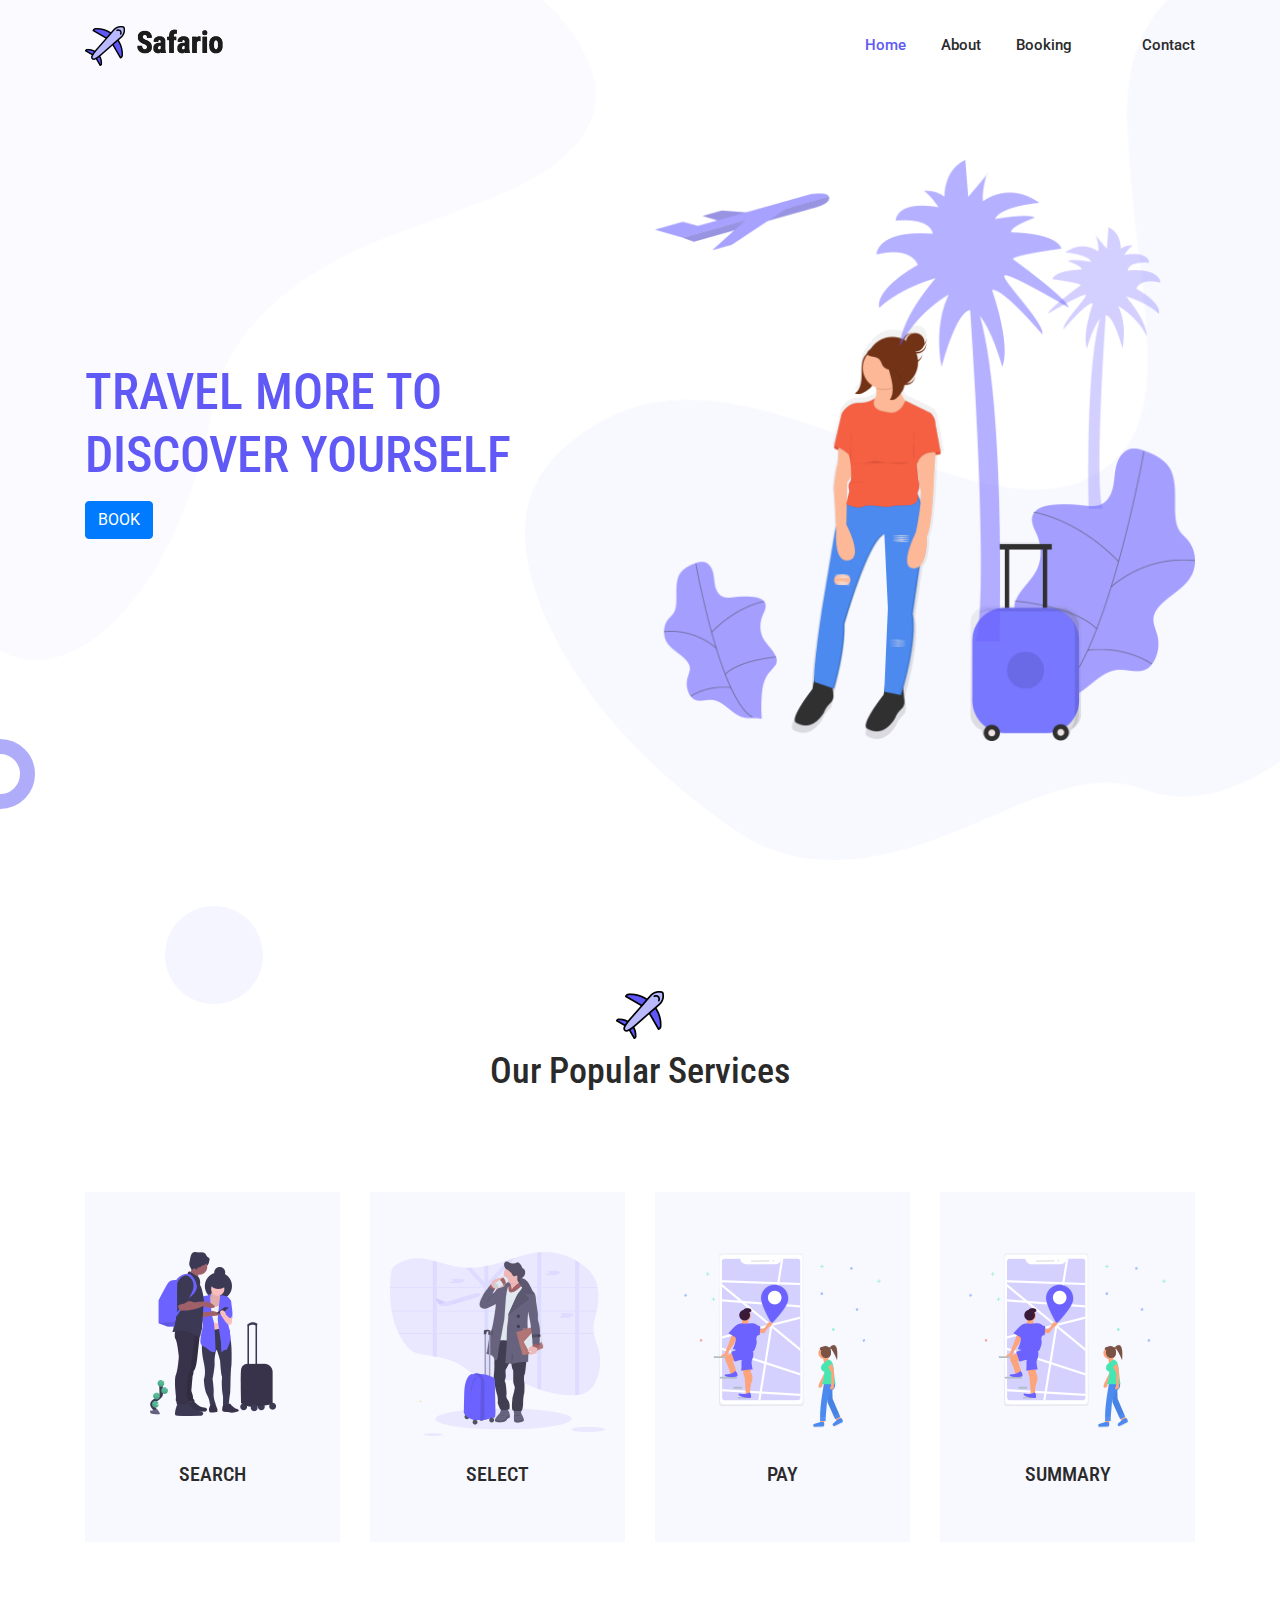
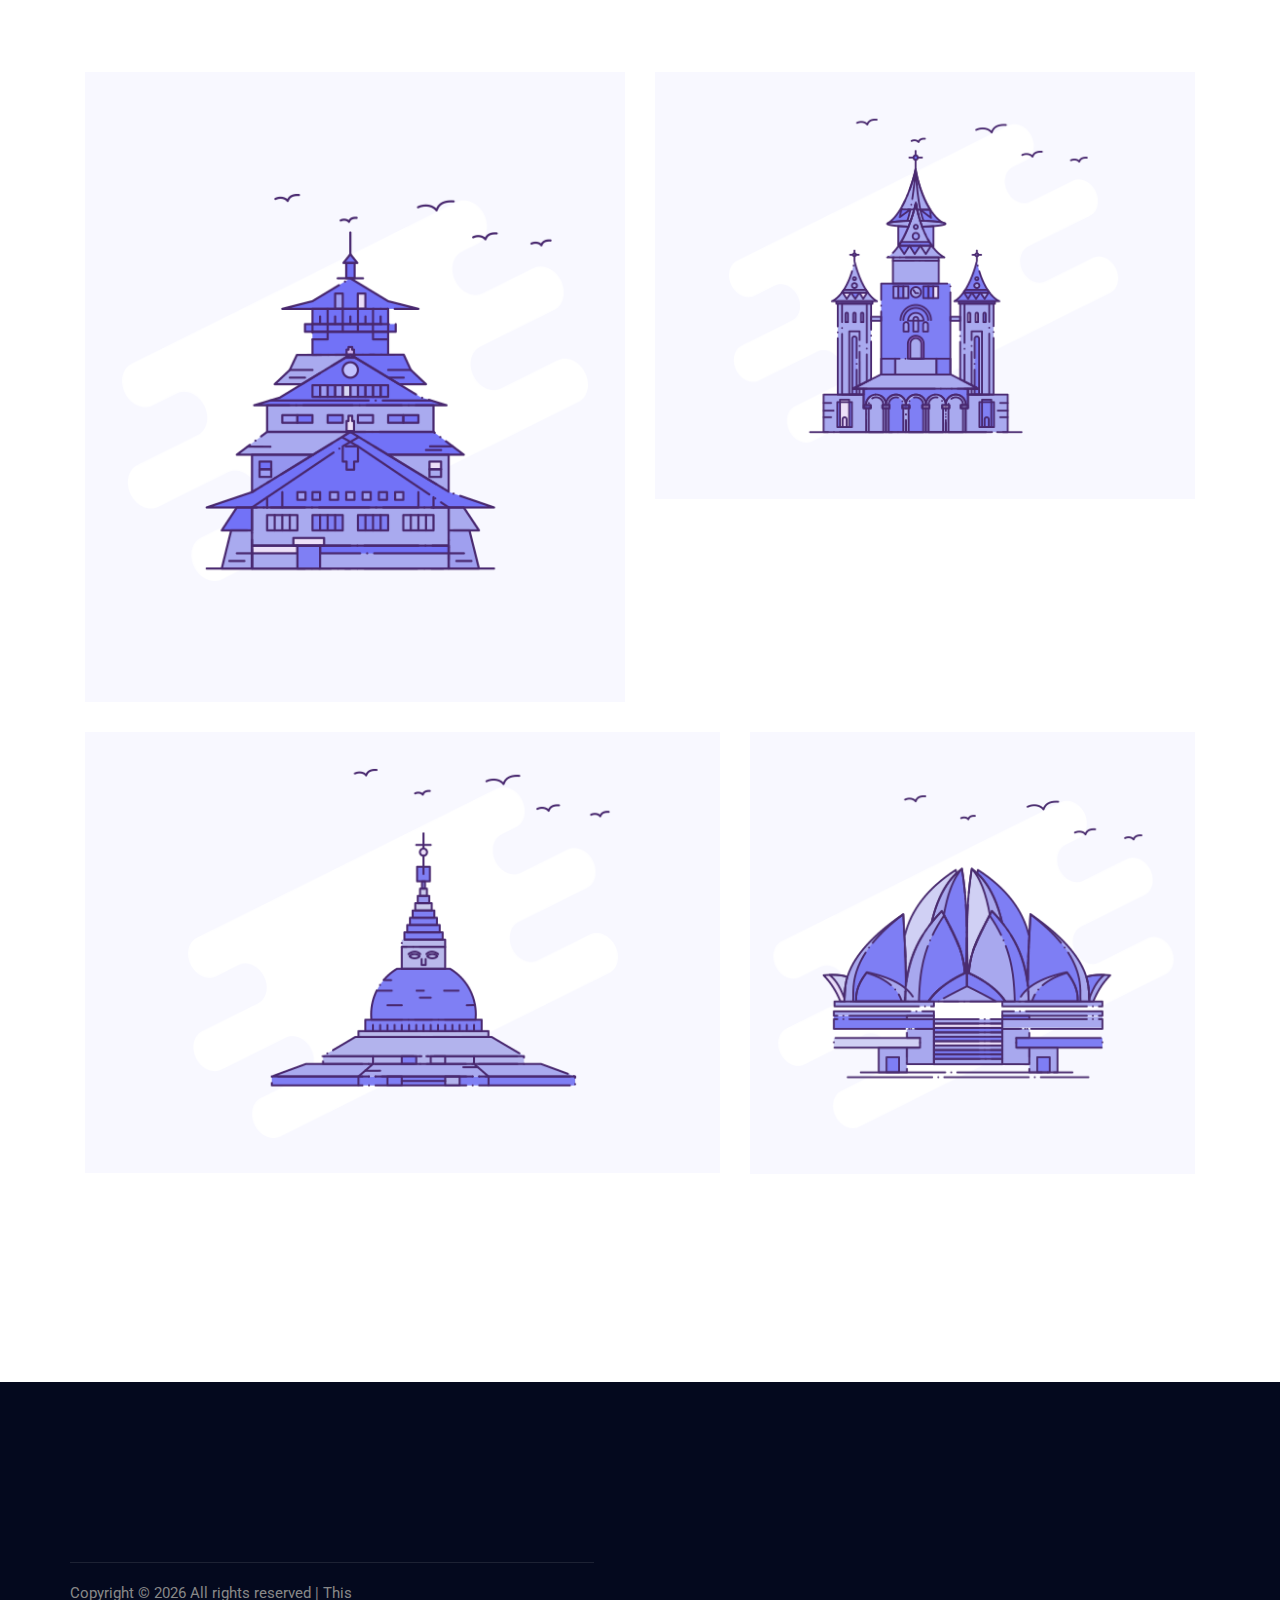
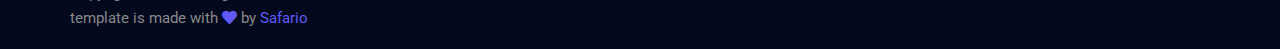
==== commit 00e6c44f: "Fixes: added booking page i will be updating it bit by bit" ====
--- a/index.html
+++ b/index.html
@@ -38,6 +38,7 @@
                         <ul class="nav navbar-nav menu_nav justify-content-end">
                             <li class="nav-item active"><a class="nav-link" href="index.html">Home</a></li>
                             <li class="nav-item"><a class="nav-link" href="about.html">About</a></li>
+                            <li class="nav-item"><a class="nav-link" href="booking.html">Booking</a></li>
                             <li class="nav-item submenu dropdown">
                                 <li class="nav-item"><a class="nav-link" href="contact.html">Contact</a></li>
                         </ul>
@@ -45,6 +46,7 @@
                 </div>
             </nav>
         </div>
+
     </header>
     <!--================Header Menu Area =================-->
 
@@ -93,14 +95,14 @@
                                                 <input type="text" class="form-control" id="inputtext4">
                                             </div>
                                         </div>
-                                        <div class="form-row">
-                                            <select class="custom-select custom-select-lg mb-3">
+                                        <div class="form-row form-group col-md-6">
+                                            <select class="select select-lg mb-3">
                                           <option selected>Trip</option>
                                           <option value="1">One-way</option>
                                           <option value="2">Round</option>
                                         </select>
 
-                                            <select class="custom-select custom-select-lg mb-3">
+                                            <select class="select select-lg mb-3">
                                           <option selected>Travellers</option>
                                           <option value="1">1</option>
                                           <option value="2">2</option>
--- a/css/style.css
+++ b/css/style.css
@@ -1,3 +1,5 @@
+
+
 /* font family
 	============================================================================================ */
 /* color variables
